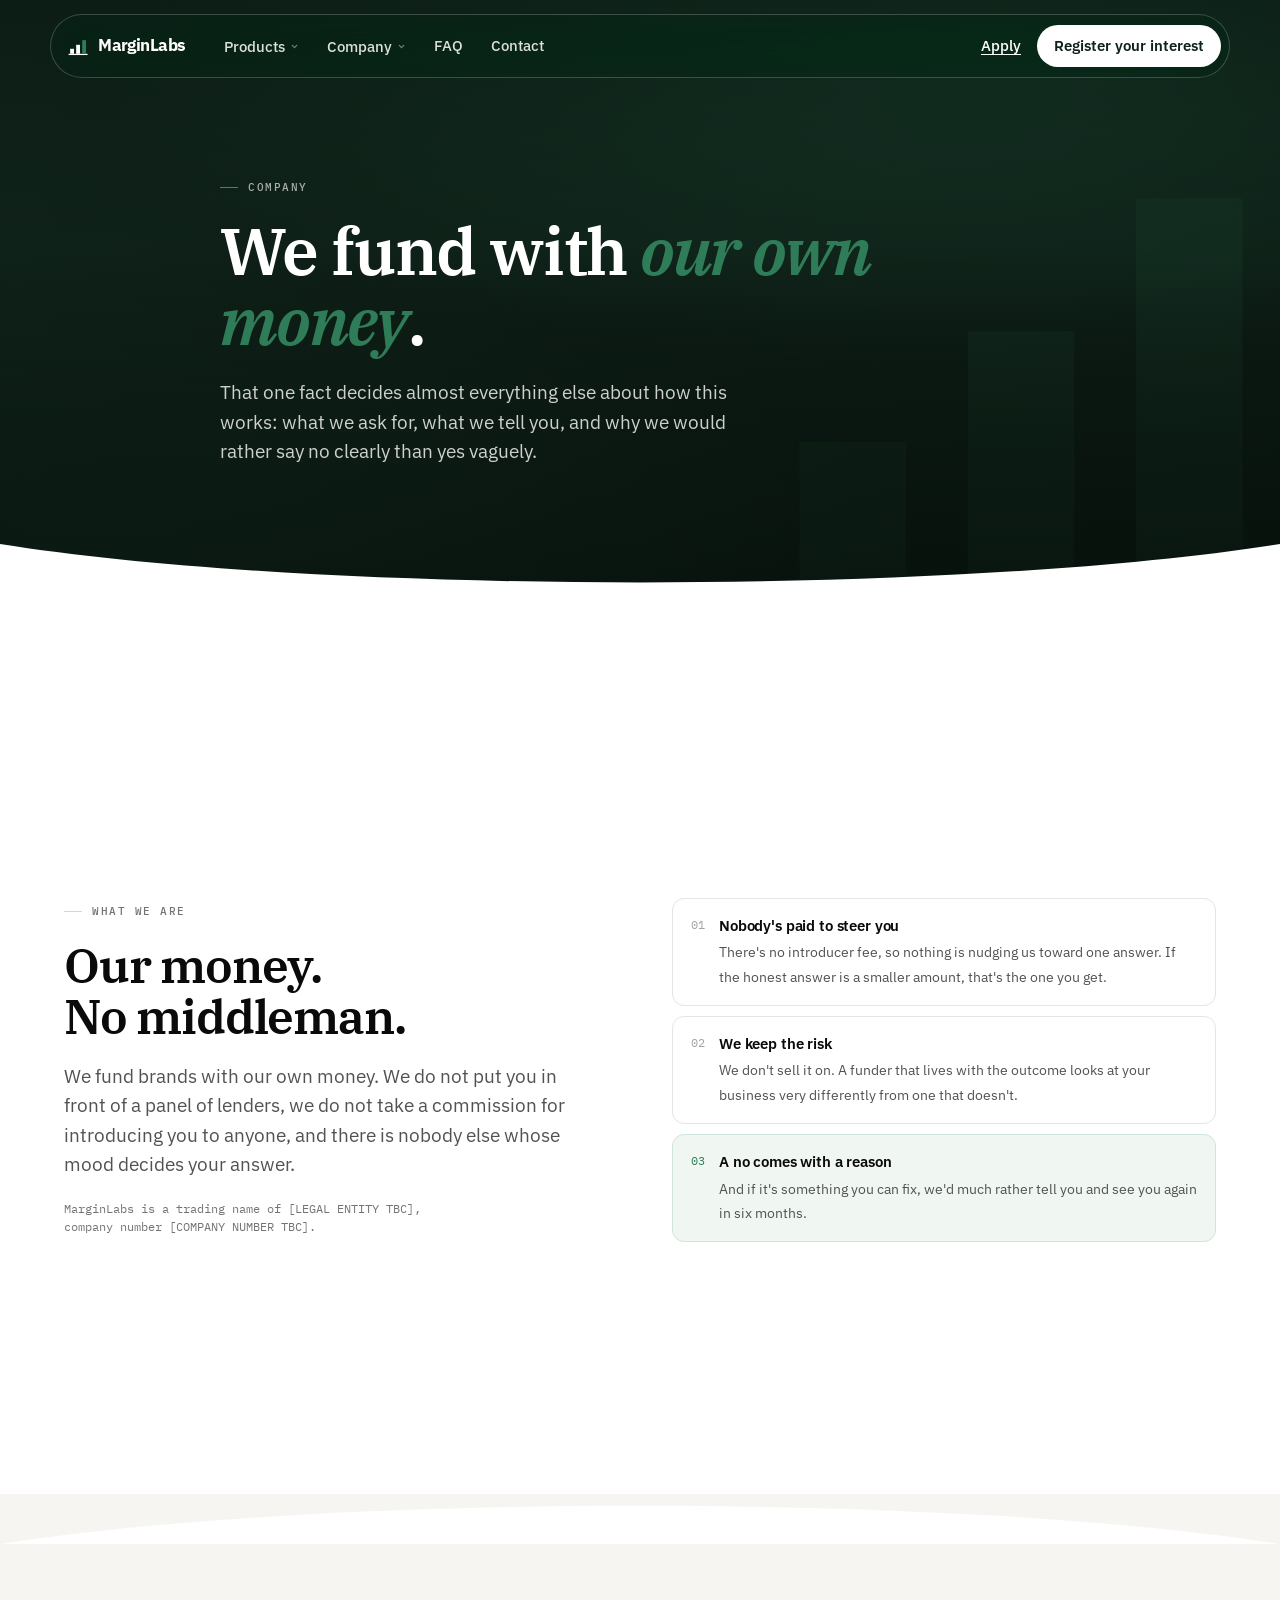
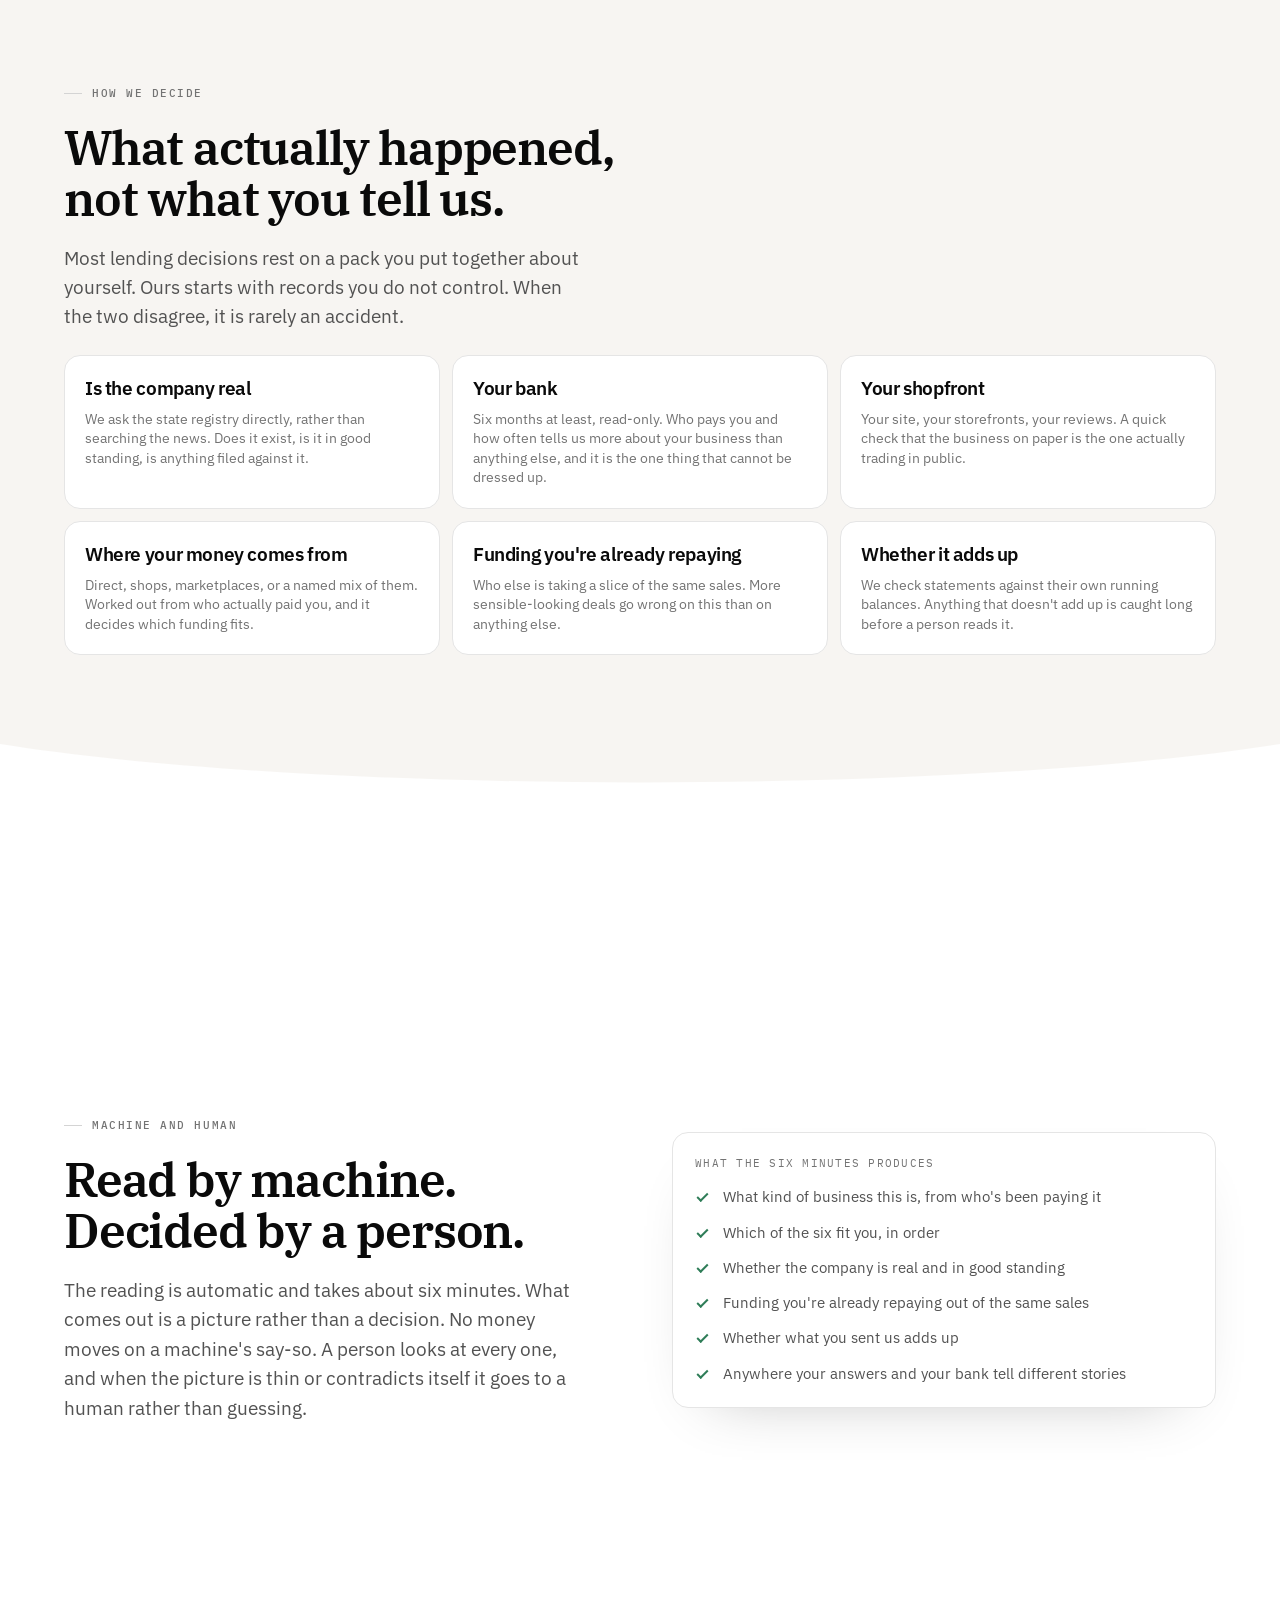
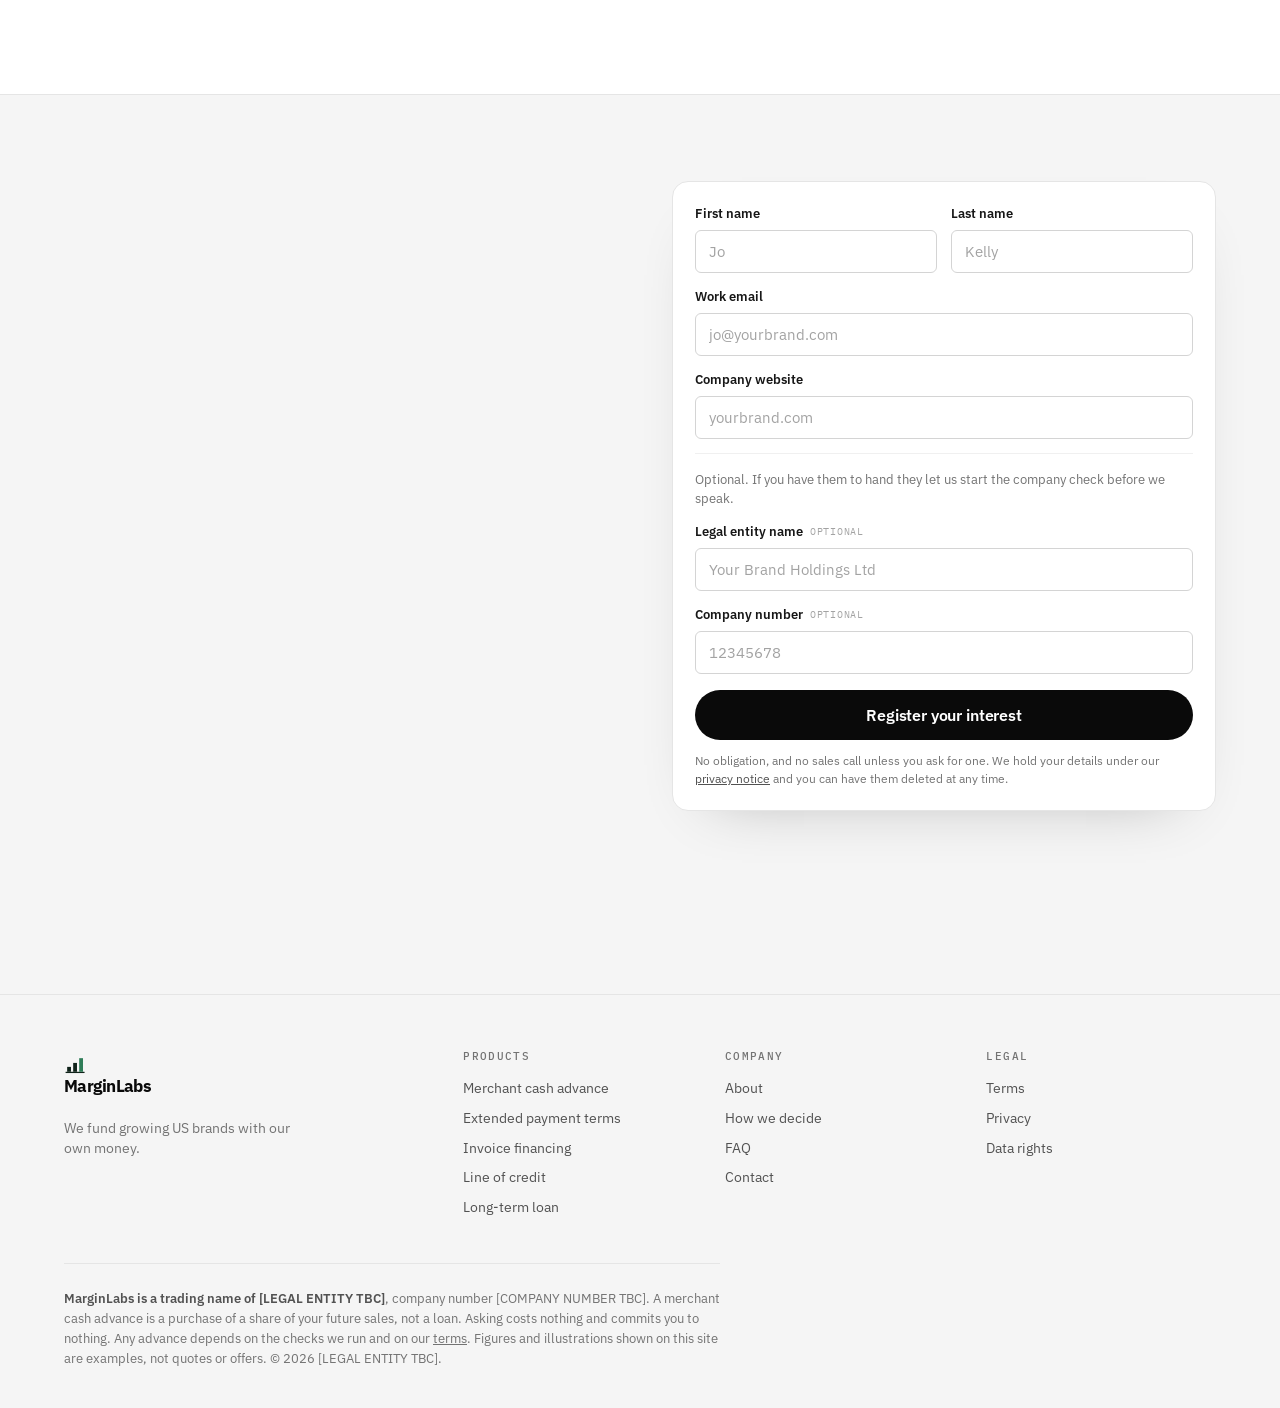
==== company/index.html @ ff25c4fe "Replace the site: principal funder, US market, five products The old page sold a "Read" and pointed " ====
<!doctype html>
<html lang="en">
<head>
<meta charset="utf-8" />
<meta name="viewport" content="width=device-width, initial-scale=1" />
<title>Company · MarginLabs</title>
<meta name="description" content="We fund growing US brands with our own money. No broker, no panel of lenders, and nobody paid to steer you." />
<meta property="og:title" content="Company · MarginLabs" />
<meta property="og:description" content="We fund growing US brands with our own money. No broker, no panel of lenders, and nobody paid to steer you." />
<meta property="og:type" content="website" />
<meta property="og:url" content="https://getmarginlabs.com" />
<meta name="twitter:card" content="summary_large_image" />
<meta name="twitter:title" content="Company · MarginLabs" />
<meta name="twitter:description" content="We fund growing US brands with our own money. No broker, no panel of lenders, and nobody paid to steer you." />
<link rel="icon" href="../marginlabs-favicon.svg" type="image/svg+xml" />
<link rel="preconnect" href="https://fonts.googleapis.com" />
<link rel="preconnect" href="https://fonts.gstatic.com" crossorigin />
<link href="https://fonts.googleapis.com/css2?family=IBM+Plex+Mono:wght@400;500&family=IBM+Plex+Sans:wght@400;500;600;700&family=IBM+Plex+Serif:ital,wght@0,500;0,600;1,500&display=swap" rel="stylesheet" />
<link rel="stylesheet" href="../site.css" />
</head>
<body>
<div class="progress" id="progress" aria-hidden="true"></div>
<a class="skip" href="#main">Skip to content</a>

<nav class="nav" id="nav" aria-label="Primary">
  <a class="brand" href="../" aria-label="MarginLabs home"><svg viewBox="0 0 280 240" aria-hidden="true"><line class="mk-ink" x1="20" y1="220" x2="260" y2="220" stroke="#10231A" stroke-width="16"/><rect class="mk-ink" x="40" y="150" width="48" height="62" fill="#10231A"/><rect class="mk-ink" x="116" y="100" width="48" height="112" fill="#10231A"/><rect x="192" y="40" width="48" height="172" fill="#2F7D58"/></svg><span>MarginLabs</span></a>
  <div class="navlinks" id="navlinks">
    <div class="glide" id="glide" aria-hidden="true"></div>
    <div data-menu style="position:relative">
      <button class="navlink" aria-expanded="false">Products
        <svg class="caret" viewBox="0 0 12 12" fill="none" aria-hidden="true"><path d="M3 4.5 6 7.5 9 4.5" stroke="currentColor" stroke-width="1.6" stroke-linecap="round" stroke-linejoin="round"/></svg>
      </button>
      <div class="panel" role="menu">
        <a class="panelitem" href="../products/merchant-cash-advance" role="menuitem"><b>Merchant cash advance</b><em>Money now, paid back from your sales</em></a>
<a class="panelitem" href="../products/extended-payment-terms" role="menuitem"><b>Extended payment terms</b><em>Pay suppliers now, settle with us later</em></a>
<a class="panelitem" href="../products/invoice-financing" role="menuitem"><b>Invoice financing</b><em>Get paid now, and nobody is told</em></a>
<a class="panelitem" href="../products/line-of-credit" role="menuitem"><b>Line of credit</b><em>Dip into it when timing goes against you</em></a>
<a class="panelitem" href="../products/long-term-loan" role="menuitem"><b>Long-term loan</b><em>Fixed amount, fixed term, fixed repayments</em></a>
        <a class="panelitem" href="../products" role="menuitem" style="border-top:1px solid var(--line-soft);margin-top:6px;padding-top:12px"><b>Compare all six &rarr;</b></a>
      </div>
    </div>
    <div data-menu style="position:relative">
      <button class="navlink" aria-expanded="false">Company
        <svg class="caret" viewBox="0 0 12 12" fill="none" aria-hidden="true"><path d="M3 4.5 6 7.5 9 4.5" stroke="currentColor" stroke-width="1.6" stroke-linecap="round" stroke-linejoin="round"/></svg>
      </button>
      <div class="panel" role="menu">
        <a class="panelitem" href="../company" role="menuitem"><b>About MarginLabs</b><em>Who we are and why we fund with our own money</em></a>
        <a class="panelitem" href="../company#decide" role="menuitem"><b>How we decide</b><em>What we look at, and what it tells us</em></a>
        <a class="panelitem" href="../#who" role="menuitem"><b>Who we fund</b><em>The five revenue shapes we work with</em></a>
        <a class="panelitem" href="../terms.html" role="menuitem"><b>Terms</b><em>The agreement, in readable English</em></a>
        <a class="panelitem" href="../privacy.html" role="menuitem"><b>Privacy &amp; data</b><em>What we hold and how to remove it</em></a>
      </div>
    </div>
    <a class="navlink" href="../faq">FAQ</a>
    <a class="navlink" href="../contact">Contact</a>
  </div>
  <div class="navspacer"></div>
  <a class="nav-login" href="../triage/">Apply</a>
  <a class="navcta" href="../#register"><span class="cta-long">Register your interest</span><span class="cta-short">Register</span></a>
  <button class="navlink navtoggle" id="navtoggle" aria-expanded="false" aria-label="Menu">Menu</button>
</nav>
<main id="main">

<section class="sec sec--hero photo" data-dark-hero style="min-height:66svh">
  <div class="motif" aria-hidden="true"><svg viewBox="0 0 280 240"><line x1="20" y1="220" x2="260" y2="220" stroke="#2F7D58" stroke-width="10"/><rect x="40" y="150" width="48" height="62" fill="#2F7D58"/><rect x="116" y="100" width="48" height="112" fill="#2F7D58"/><rect x="192" y="40" width="48" height="172" fill="#2F7D58"/></svg></div>
  <svg class="curve curve--bottom" viewBox="0 0 1440 64" preserveAspectRatio="none" aria-hidden="true"><path d="M0,0 C360,64 1080,64 1440,0 L1440,64 L0,64 Z" fill="var(--surface)"/></svg>
  <div class="inner" style="max-width:840px">
    <div class="eyebrow rev">Company</div>
    <h1 class="rev" style="--i:1">We fund with <em>our own money</em>.</h1>
    <p class="lede rev" style="--i:2;margin-top:22px">
      That one fact decides almost everything else about how this works: what we ask for, what we
      tell you, and why we would rather say no clearly than yes vaguely.
    </p>
  </div>
</section>

<section class="sec sec--tall">
  <div class="inner split">
    <div>
      <div class="eyebrow rev">What we are</div>
      <h2 class="rev" style="--i:1">Our money.<br />No middleman.</h2>
      <p class="lede rev" style="--i:2;margin-top:20px">
        We fund brands with our own money. We do not put you in front of a panel of lenders, we do
        not take a commission for introducing you to anyone, and there is nobody else whose mood
        decides your answer.
      </p>
      <p class="note rev" style="--i:3;margin-top:20px">
        MarginLabs is a trading name of [LEGAL ENTITY TBC],<br />
        company number [COMPANY NUMBER TBC].
      </p>
    </div>
    <div class="contrast">
      <div class="row rev" style="--i:3"><div class="mk">01</div><div><b>Nobody's paid to steer you</b><span>There's no introducer fee, so nothing is nudging us toward one answer. If the honest answer is a smaller amount, that's the one you get.</span></div></div>
      <div class="row rev" style="--i:4"><div class="mk">02</div><div><b>We keep the risk</b><span>We don't sell it on. A funder that lives with the outcome looks at your business very differently from one that doesn't.</span></div></div>
      <div class="row rev" data-us style="--i:5"><div class="mk">03</div><div><b>A no comes with a reason</b><span>And if it's something you can fix, we'd much rather tell you and see you again in six months.</span></div></div>
    </div>
  </div>
</section>

<section class="sec sec--warm sec--tall" id="decide">
  <svg class="curve curve--top" viewBox="0 0 1440 64" preserveAspectRatio="none" aria-hidden="true"><path d="M0,64 C360,0 1080,0 1440,64 L1440,64 L0,64 Z" fill="var(--surface)"/></svg>
  <div class="inner">
    <div class="eyebrow rev">How we decide</div>
    <h2 class="rev" style="--i:1">What actually happened,<br />not what you tell us.</h2>
    <p class="lede rev" style="--i:2;margin-top:20px">
      Most lending decisions rest on a pack you put together about yourself. Ours starts with
      records you do not control. When the two disagree, it is rarely an accident.
    </p>
    <div class="g3 mt-lg">
      <div class="tile rev" style="--i:3"><h3>Is the company real</h3><p>We ask the state registry directly, rather than searching the news. Does it exist, is it in good standing, is anything filed against it.</p></div>
      <div class="tile rev" style="--i:4"><h3>Your bank</h3><p>Six months at least, read-only. Who pays you and how often tells us more about your business than anything else, and it is the one thing that cannot be dressed up.</p></div>
      <div class="tile rev" style="--i:5"><h3>Your shopfront</h3><p>Your site, your storefronts, your reviews. A quick check that the business on paper is the one actually trading in public.</p></div>
      <div class="tile rev" style="--i:6"><h3>Where your money comes from</h3><p>Direct, shops, marketplaces, or a named mix of them. Worked out from who actually paid you, and it decides which funding fits.</p></div>
      <div class="tile rev" style="--i:7"><h3>Funding you're already repaying</h3><p>Who else is taking a slice of the same sales. More sensible-looking deals go wrong on this than on anything else.</p></div>
      <div class="tile rev" style="--i:8"><h3>Whether it adds up</h3><p>We check statements against their own running balances. Anything that doesn't add up is caught long before a person reads it.</p></div>
    </div>
  </div>
  <svg class="curve curve--bottom" viewBox="0 0 1440 64" preserveAspectRatio="none" aria-hidden="true"><path d="M0,0 C360,64 1080,64 1440,0 L1440,64 L0,64 Z" fill="var(--surface)"/></svg>
</section>

<section class="sec sec--tall">
  <div class="inner split">
    <div>
      <div class="eyebrow rev">Machine and human</div>
      <h2 class="rev" style="--i:1">Read by machine.<br />Decided by a person.</h2>
      <p class="lede rev" style="--i:2;margin-top:20px">
        The reading is automatic and takes about six minutes. What comes out is a picture rather
        than a decision. No money moves on a machine's say-so. A person looks at every one, and
        when the picture is thin or contradicts itself it goes to a human rather than guessing.
      </p>
    </div>
    <div class="card rev" style="--i:3">
      <div class="cap" style="margin-bottom:14px">What the six minutes produces</div>
      <ul class="ticks" style="margin:0">
        <li>What kind of business this is, from who's been paying it</li>
        <li>Which of the six fit you, in order</li>
        <li>Whether the company is real and in good standing</li>
        <li>Funding you're already repaying out of the same sales</li>
        <li>Whether what you sent us adds up</li>
        <li>Anywhere your answers and your bank tell different stories</li>
      </ul>
    </div>
  </div>
</section>


<section class="sec sec--sunk sec--edge" id="register">
  <div class="inner formwrap">
    <div>
      <div class="eyebrow rev">Register your interest</div>
      <h2 class="rev" style="--i:1">Want to be early?</h2>
      <p class="lede rev" style="--i:2;margin-top:20px">We are opening up to a first group of US brands.</p>
      <p class="note rev" style="--i:3;margin-top:24px">
        Just give us your website. We will find your company details ourselves, which is a fair
        summary of what we do all day.
      </p>
      <div class="rev" style="--i:4;margin-top:26px">
        <a class="btn btn--quiet" href="../triage/" style="padding-left:0">Already trading and ready to fund? Apply now <span class="arrow">&rarr;</span></a>
      </div>
    </div>
    
      <div class="card rev" style="--i:3">
        <div class="formmsg" id="formmsg" role="status" aria-live="polite"></div>
        <form id="wl" data-source="company" novalidate>
          <div class="grid2">
            <div class="field"><label for="fn">First name</label>
              <input id="fn" name="first_name" type="text" autocomplete="given-name" required placeholder="Jo" /></div>
            <div class="field"><label for="ln">Last name</label>
              <input id="ln" name="last_name" type="text" autocomplete="family-name" required placeholder="Kelly" /></div>
          </div>
          <div class="field"><label for="em">Work email</label>
            <input id="em" name="email" type="email" autocomplete="email" required placeholder="jo@yourbrand.com" /></div>
          <div class="field"><label for="ws">Company website</label>
            <input id="ws" name="website" type="text" autocomplete="url" required placeholder="yourbrand.com" /></div>
          <div class="optwrap">
            <p>Optional. If you have them to hand they let us start the company check before we speak.</p>
            <div class="field"><label for="legal">Legal entity name <em>optional</em></label>
              <input id="legal" name="legal_name" type="text" autocomplete="organization" placeholder="Your Brand Holdings Ltd" /></div>
            <div class="field" style="margin-bottom:0"><label for="cno">Company number <em>optional</em></label>
              <input id="cno" name="company_number" type="text" placeholder="12345678" /></div>
          </div>
          <div aria-hidden="true" style="position:absolute;left:-9999px">
            <label for="hp">Do not fill this in</label>
            <input id="hp" name="fax" type="text" tabindex="-1" autocomplete="off" />
          </div>
          <button class="btn btn--primary" type="submit" id="submit" style="width:100%">Register your interest</button>
          <p class="formfoot">No obligation, and no sales call unless you ask for one. We hold your
            details under our <a href="../privacy.html">privacy notice</a> and you can have them deleted at any time.</p>
        </form>
      </div>
  </div>
</section>

</main>

<footer class="foot">
  <div class="inner">
    <div class="footgrid">
      <div>
        <a class="brand" href="../" style="margin-bottom:14px"><svg viewBox="0 0 280 240" aria-hidden="true"><line class="mk-ink" x1="20" y1="220" x2="260" y2="220" stroke="#10231A" stroke-width="16"/><rect class="mk-ink" x="40" y="150" width="48" height="62" fill="#10231A"/><rect class="mk-ink" x="116" y="100" width="48" height="112" fill="#10231A"/><rect x="192" y="40" width="48" height="172" fill="#2F7D58"/></svg><span>MarginLabs</span></a>
        <p style="font-size:13.5px;max-width:30ch;color:var(--muted)">We fund growing US brands with our own money.</p>
      </div>
      <div><h2>Products</h2><a href="../products/merchant-cash-advance">Merchant cash advance</a>
<a href="../products/extended-payment-terms">Extended payment terms</a>
<a href="../products/invoice-financing">Invoice financing</a>
<a href="../products/line-of-credit">Line of credit</a>
<a href="../products/long-term-loan">Long-term loan</a></div>
      <div><h2>Company</h2>
        <a href="../company">About</a>
        <a href="../company#decide">How we decide</a>
        <a href="../faq">FAQ</a>
        <a href="../contact">Contact</a>
      </div>
      <div><h2>Legal</h2>
        <a href="../terms.html">Terms</a>
        <a href="../privacy.html">Privacy</a>
        <a href="../data-rights.html">Data rights</a>
      </div>
    </div>
    <div class="footlegal">
      <b>MarginLabs is a trading name of [LEGAL ENTITY TBC]</b>, company number
      [COMPANY NUMBER TBC]. A merchant cash advance is a purchase of a share of your future
      sales, not a loan. Asking costs nothing and commits you to nothing.
      Any advance depends on the checks we run and on our <a href="../terms.html">terms</a>.
      Figures and illustrations shown on this site are examples, not quotes or offers.
      &copy; <span id="yr">2026</span> [LEGAL ENTITY TBC].
    </div>
  </div>
</footer>
<script src="../site.js"></script>
</body>
</html>
---- site.css ----
/* =====================================================================
   MarginLabs — shared stylesheet for the v2 site.
   Mirrors brand/tokens.css. Every page links this one file.

   Type system: the whole IBM Plex superfamily, so the display serif is a
   sibling of the sans and mono rather than a guest.
     Serif  — display headlines only
     Sans   — body, UI, buttons
     Mono   — labels, data, eyebrows, chips

   Colour: ink & paper. Green (#2F7D58) is a SIGNAL — the leading bar, a
   confirmed state, the mark. It never fills a section. That restraint is
   what keeps us off the same shelf as the cream-and-forest-green funders.
   ===================================================================== */

:root{
  --surface:#FFFFFF; --sunk:#F5F5F5; --alt:#FAFAFA;
  --warm:#F7F5F2;                       /* warm band — used sparingly */
  --ink:#0A0A0A; --ink-soft:#171717; --body:#525252; --muted:#737373; --faint:#A3A3A3;
  --line:#E5E5E5; --line-soft:#F0F0F0; --line-strong:#D4D4D4;
  --signal:#2F7D58; --signal-deep:#10231A; --signal-soft:#F0F7F3; --signal-line:#CFE5DA;
  --bad:#B14431; --warn:#B45309;

  --serif:'IBM Plex Serif',Georgia,'Times New Roman',serif;
  --sans:'IBM Plex Sans',-apple-system,BlinkMacSystemFont,'Helvetica Neue',sans-serif;
  --mono:'IBM Plex Mono',ui-monospace,Menlo,monospace;

  --r:12px; --r-sm:6px; --r-lg:16px; --r-xl:24px; --pill:999px;
  --nav-h:64px;
  --gutter:clamp(20px,5vw,64px);
  --maxw:1180px;
  --ease:cubic-bezier(.4,.02,.15,1);
}

*,*::before,*::after{box-sizing:border-box}
html{-webkit-text-size-adjust:100%; scroll-behavior:smooth; scroll-padding-top:calc(var(--nav-h) + 20px)}
body{
  margin:0; background:var(--surface); color:var(--ink);
  font-family:var(--sans); font-size:16px; line-height:1.55;
  -webkit-font-smoothing:antialiased; overflow-x:hidden;
}
img,svg{max-width:100%}
a{color:inherit}
@media (prefers-reduced-motion:reduce){html{scroll-behavior:auto}}

/* =====================================================================
   SCROLL PROGRESS — a hairline that fills as you move down the page.
   ===================================================================== */
.progress{
  position:fixed; top:0; left:0; height:2px; width:100%;
  background:var(--signal); transform:scaleX(0); transform-origin:0 50%;
  z-index:120; will-change:transform;
}

/* =====================================================================
   SECTIONS — tall, not locked. The one-idea-at-a-time feeling comes from
   height and full-bleed grounds, not from mandatory scroll-snap (which
   traps keyboard users and breaks on short screens).
   ===================================================================== */
.sec{position:relative; padding:clamp(84px,11vh,132px) var(--gutter)}
.sec > .inner{width:100%; max-width:var(--maxw); margin:0 auto; position:relative; z-index:2}
.sec--tall{min-height:88vh; display:flex; flex-direction:column; justify-content:center}
.sec--hero{min-height:100svh; display:flex; flex-direction:column; justify-content:center}
.sec--sunk{background:var(--sunk)}
.sec--warm{background:var(--warm)}
.sec--ink{background:var(--signal-deep); color:#fff}
.sec--edge{border-top:1px solid var(--line)}

.sec--ink h1,.sec--ink h2,.sec--ink h3{color:#fff}
.sec--ink p,.sec--ink .lede{color:rgba(255,255,255,.76)}
.sec--ink .eyebrow{color:rgba(255,255,255,.62)}
.sec--ink .eyebrow::before{background:rgba(255,255,255,.34)}

/* --- curved divider: sections meet on an arc, not a straight rule ----- */
.curve{position:absolute; left:0; right:0; width:100%; height:clamp(30px,4vw,64px); display:block; z-index:1}
.curve--top{top:-1px}
.curve--bottom{bottom:-1px}

/* =====================================================================
   TYPE
   ===================================================================== */
h1,h2,h3,h4{margin:0; color:var(--ink)}
h1,h2{font-family:var(--serif); font-weight:600; letter-spacing:-0.025em; line-height:1.06}
h1{font-size:clamp(38px,5.2vw,66px)}
h2{font-size:clamp(29px,3.9vw,48px)}
h3{font-family:var(--sans); font-size:clamp(17px,1.5vw,20px); font-weight:600; letter-spacing:-0.02em; line-height:1.28}
h1 em,h2 em{font-style:italic; color:var(--signal)}
p{margin:0; color:var(--body)}

.lede{font-size:clamp(16px,1.5vw,19px); line-height:1.55; max-width:48ch; color:var(--body)}
.eyebrow{
  font-family:var(--mono); font-size:11px; font-weight:500;
  letter-spacing:.14em; text-transform:uppercase; color:var(--muted);
  display:flex; align-items:center; gap:10px; margin-bottom:20px;
}
.eyebrow::before{content:""; width:18px; height:1px; background:var(--line-strong); flex:none}
.note{font-family:var(--mono); font-size:12px; color:var(--muted); line-height:1.55}
.cap{font-family:var(--mono); font-size:10.5px; letter-spacing:.12em; text-transform:uppercase; color:var(--muted)}

/* =====================================================================
   NAV — the pill. It morphs: wide and transparent over a dark hero,
   then contracts into a compact solid pill once you start scrolling.
   The glide is one element that slides behind whichever item you point
   at; that continuity is most of why a nav reads as considered.
   ===================================================================== */
.nav{
  position:fixed; top:14px; left:50%; transform:translateX(-50%);
  z-index:100; width:calc(100% - 28px); max-width:var(--maxw);
  display:flex; align-items:center; gap:16px;
  padding:8px 8px 8px 16px; height:var(--nav-h);
  background:rgba(255,255,255,.84);
  -webkit-backdrop-filter:saturate(180%) blur(14px);
  backdrop-filter:saturate(180%) blur(14px);
  border:1px solid var(--line); border-radius:var(--pill);
  box-shadow:0 1px 2px rgba(10,10,10,.03);
  transition:max-width .5s var(--ease), background .35s ease, border-color .35s ease,
             box-shadow .35s ease, color .35s ease;
}
/* over a dark hero, before any scroll */
.nav.is-over-dark{
  background:rgba(16,35,26,.42); border-color:rgba(255,255,255,.2);
  box-shadow:none; color:#fff;
}
.nav.is-over-dark .navlink{color:rgba(255,255,255,.86)}
.nav.is-over-dark .navlink:hover{color:#fff}
.nav.is-over-dark .brand span{color:#fff}
.nav.is-over-dark .brand .mk-ink{fill:#fff; stroke:#fff}
.nav.is-over-dark .glide{background:rgba(255,255,255,.16)}
.nav.is-over-dark .navcta{background:#fff; color:var(--signal-deep)}
.nav.is-over-dark .navtoggle{color:#fff}

/* contracted, once scrolled */
.nav.is-scrolled{
  max-width:940px;
  box-shadow:0 10px 30px -14px rgba(10,10,10,.2);
  border-color:var(--line-strong);
}
.nav.is-scrolled .nav-login{opacity:0; visibility:hidden; width:0; padding:0; margin:0}

.brand{display:flex; align-items:center; gap:9px; text-decoration:none; flex:none; padding-right:4px}
.brand svg{display:block; height:19px; width:auto}
.brand span{font-weight:700; font-size:16.5px; letter-spacing:-0.035em; color:var(--ink); transition:color .35s ease}

.navlinks{position:relative; display:flex; align-items:center; gap:2px; margin-left:6px}
.glide{
  position:absolute; top:0; height:100%; border-radius:var(--pill);
  background:var(--sunk); opacity:0; pointer-events:none;
  transition:left .34s var(--ease), width .34s var(--ease), opacity .22s ease;
}
.navlink{
  position:relative; z-index:1; display:flex; align-items:center; gap:5px;
  padding:9px 13px; border-radius:var(--pill);
  font-size:14.5px; font-weight:500; color:var(--body);
  text-decoration:none; white-space:nowrap; background:none; border:0;
  font-family:inherit; cursor:pointer; transition:color .2s ease, opacity .3s ease;
}
.navlink:hover,.navlink[aria-expanded="true"]{color:var(--ink)}
.navlink .caret{width:9px; height:9px; opacity:.5; transition:transform .28s ease}
.navlink[aria-expanded="true"] .caret{transform:rotate(180deg)}
.navspacer{flex:1}
.nav-login{
  font-size:14.5px; font-weight:500; text-decoration:underline;
  text-underline-offset:3px; white-space:nowrap; flex:none;
  transition:opacity .35s ease, visibility .35s ease, width .35s ease;
}
.navcta{
  display:inline-flex; align-items:center; gap:7px;
  padding:10px 17px; border-radius:var(--pill);
  background:var(--ink); color:#fff; font-size:14.5px; font-weight:600;
  text-decoration:none; white-space:nowrap; flex:none;
  transition:background .2s ease, transform .2s ease, color .35s ease;
}
.navcta:hover{background:var(--signal-deep); transform:translateY(-1px)}
.navtoggle{display:none}
.cta-short{display:none}

.panel{
  position:absolute; top:calc(100% + 10px); left:0;
  min-width:308px; padding:8px;
  background:var(--surface); border:1px solid var(--line);
  border-radius:var(--r-lg); box-shadow:0 18px 44px -18px rgba(10,10,10,.24);
  opacity:0; visibility:hidden; transform:translateY(-6px); color:var(--ink);
  transition:opacity .2s ease, transform .24s var(--ease), visibility .2s;
}
.panel.open{opacity:1; visibility:visible; transform:translateY(0)}
.panelitem{display:block; padding:10px 12px; border-radius:var(--r-sm); text-decoration:none; transition:background .16s ease}
.panelitem:hover{background:var(--sunk)}
.panelitem b{display:block; font-size:14.5px; font-weight:600; color:var(--ink); letter-spacing:-0.01em}
.panelitem em{display:block; font-style:normal; font-size:12.5px; color:var(--muted); margin-top:2px; line-height:1.4}

@media (max-width:960px){
  .navtoggle{display:flex}
  .nav-login{display:none}
  .navlinks{
    position:absolute; top:calc(100% + 10px); left:0; right:0;
    flex-direction:column; align-items:stretch; gap:2px; margin:0; padding:8px;
    background:var(--surface); border:1px solid var(--line); border-radius:var(--r-lg);
    box-shadow:0 18px 44px -18px rgba(10,10,10,.24); color:var(--ink);
    opacity:0; visibility:hidden; transform:translateY(-6px);
    transition:opacity .2s ease, transform .24s var(--ease), visibility .2s;
  }
  .navlinks.mobile-open{opacity:1; visibility:visible; transform:translateY(0)}
  .navlinks > div{position:static !important}
  .nav.is-over-dark .navlinks .navlink{color:var(--body)}
  .navlink{justify-content:space-between; padding:12px 13px; font-size:15px}
  .glide{display:none}
  .panel{position:static; opacity:1; visibility:visible; transform:none; border:0;
         box-shadow:none; padding:0 0 6px 12px; min-width:0; max-height:0;
         overflow:hidden; transition:max-height .3s ease}
  .panel.open{max-height:560px}
  .panelitem em{display:none}
  .nav.is-scrolled{max-width:calc(100% - 28px)}
}
@media (max-width:560px){
  .cta-long{display:none}
  .cta-short{display:inline}
  .navcta{padding:9px 15px}
  .nav{padding-left:12px; padding-right:6px; gap:8px}
  .brand span{display:none}
}

/* =====================================================================
   BUTTONS + CHIPS
   ===================================================================== */
.btn{
  display:inline-flex; align-items:center; justify-content:center; gap:8px;
  padding:14px 24px; border-radius:var(--pill);
  font-size:15.5px; font-weight:600; text-decoration:none; cursor:pointer;
  border:1px solid transparent; font-family:inherit; letter-spacing:-0.01em;
  transition:background .2s ease, transform .2s ease, border-color .2s ease, color .2s ease;
}
.btn--primary{background:var(--ink); color:#fff}
.btn--primary:hover{background:var(--signal-deep); transform:translateY(-1px)}
.btn--ghost{background:none; color:var(--ink); border-color:var(--line-strong)}
.btn--ghost:hover{border-color:var(--ink); transform:translateY(-1px)}
.btn--onDark{background:none; color:#fff; border-color:rgba(255,255,255,.55)}
.btn--onDark:hover{background:#fff; color:var(--signal-deep); transform:translateY(-1px)}
.btn--light{background:#fff; color:var(--signal-deep)}
.btn--light:hover{transform:translateY(-1px)}
.btn--quiet{padding:14px 6px; background:none; color:var(--body); font-weight:500}
.btn--quiet:hover{color:var(--ink)}
.sec--ink .btn--quiet{color:rgba(255,255,255,.8)}
.sec--ink .btn--quiet:hover{color:#fff}
/* On a photo ground the default hover colour is --ink, which is near-black
   and disappears. Anything quiet sitting on a photograph stays light. */
.photo .btn--quiet{color:rgba(255,255,255,.84)}
.photo .btn--quiet:hover{color:#fff}
.arrow{transition:transform .24s ease; display:inline-block}
.btn:hover .arrow,a:hover > .arrow{transform:translateX(3px)}

/* mono outline chips — a recurring device for hard facts */
.chips{display:flex; flex-wrap:wrap; gap:9px}
.ochip{
  font-family:var(--mono); font-size:10.5px; letter-spacing:.11em; text-transform:uppercase;
  padding:7px 13px; border-radius:var(--pill); border:1px solid var(--line-strong);
  color:var(--muted); white-space:nowrap;
}
.sec--ink .ochip{border-color:rgba(255,255,255,.36); color:rgba(255,255,255,.82)}
.chip{
  font-family:var(--mono); font-size:9.5px; letter-spacing:.09em; text-transform:uppercase;
  padding:3px 8px; border-radius:var(--pill); white-space:nowrap; flex:none;
  border:1px solid var(--line); color:var(--muted); background:var(--alt);
}
.chip--live{color:var(--signal); border-color:var(--signal-line); background:var(--signal-soft)}
/* Coming soon. Warm amber from the brand tokens (--ml-warn), so it reads as
   "not yet" rather than "something is wrong", and never competes with the
   green, which means confirmed. */
.chip--soon{color:#8A5A0C; border-color:#EBD9BC; background:#FDF6EA}
.callout--soon{border-color:#EBD9BC; background:#FDF6EA; color:var(--ink-soft)}
.callout--soon b{color:#7A4E08}

/* =====================================================================
   REVEAL — one direction, once, with a small stagger.
   ===================================================================== */
.rev{
  opacity:0; transform:translateY(14px);
  transition:opacity .62s cubic-bezier(.2,.6,.2,1), transform .62s cubic-bezier(.2,.6,.2,1);
  transition-delay:calc(var(--i,0) * 70ms);
}
.rev.in{opacity:1; transform:none}
@media (prefers-reduced-motion:reduce){.rev{opacity:1; transform:none; transition:none}}

/* =====================================================================
   PHOTO SLOTS
   Set --img to a real photograph and it takes over. Until then each slot
   renders a generated ground built from the logo motif, so the page is
   never a grey box waiting for an asset.
     <div class="photo" style="--img:url(/v2/assets/hero.jpg)">
   ===================================================================== */
.photo{
  position:relative; overflow:hidden; background-color:var(--signal-deep);
  background-image:var(--img,none); background-size:cover; background-position:center;
  isolation:isolate;
}
.photo::before{
  content:""; position:absolute; inset:0; z-index:0;
  background:
    radial-gradient(120% 90% at 78% 8%,  rgba(47,125,88,.42), transparent 60%),
    radial-gradient(100% 80% at 10% 96%, rgba(47,125,88,.20), transparent 62%),
    linear-gradient(168deg, #163527 0%, #10231A 52%, #0B1912 100%);
  opacity:var(--fallback,1);
}
.photo[style*="--img"]::before{--fallback:0}
/* legibility scrim — always on, so text survives any photograph */
.photo::after{
  content:""; position:absolute; inset:0; z-index:1; pointer-events:none;
  background:linear-gradient(180deg, rgba(6,14,10,.62) 0%, rgba(6,14,10,.34) 42%, rgba(6,14,10,.72) 100%);
}
.photo > *{position:relative; z-index:2}

/* the logo motif, drawn large and faint as a ground */
.motif{position:absolute; inset:0; z-index:1; opacity:.16; pointer-events:none; overflow:hidden}
.motif svg{position:absolute; right:-4%; bottom:-8%; width:min(56%,620px); height:auto}

/* .photo > * sets position:relative on children, which was quietly winning
   over .curve (equal specificity, later rule). Curves must stay pinned. */
.photo > .curve{position:absolute; z-index:3}

/* Anything sitting on a photo ground gets light text. This used to be
   scoped to the landing page's .hero, which left every product hero
   rendering near-black on near-black. */
.photo h1,.photo h2,.photo h3,.photo h4{color:#fff}
.photo p,.photo .lede{color:rgba(255,255,255,.8)}
.photo .eyebrow{color:rgba(255,255,255,.64)}
.photo .eyebrow::before{background:rgba(255,255,255,.36)}
.photo .note{color:rgba(255,255,255,.6)}
.photo .cap{color:rgba(255,255,255,.62)}
.photo .ochip{border-color:rgba(255,255,255,.36); color:rgba(255,255,255,.86)}
.photo a{color:#fff}
/* ...except buttons, which carry their own colour pair. Without this the
   white CTA renders white-on-white on every photo hero. */
.photo .btn--light{color:var(--signal-deep)}
.photo .btn--primary{color:#fff}
.photo .btn--onDark:hover{color:var(--signal-deep)}
/* ...but not inside a light card that happens to sit on the photo */
.photo .scope h1,.photo .scope h2,.photo .scope h3,.photo .scope p{color:var(--ink)}
.photo .scope .verdict{color:var(--body)}
.photo .scope .verdict b{color:var(--ink)}
.photo .scope .txn{color:var(--body)}
.photo .scope .scope-hd span,.photo .scope .lab{color:var(--muted)}
.photo .scope .pct,.photo .scope .who,.photo .scope .amt{color:var(--ink)}
.photo .glass b{color:#fff}

/* =====================================================================
   CARDS
   ===================================================================== */
.card{
  background:var(--surface); border:1px solid var(--line); border-radius:var(--r-lg);
  padding:clamp(20px,3vw,30px); box-shadow:0 24px 60px -40px rgba(10,10,10,.3);
}
.tile{
  display:flex; flex-direction:column; gap:9px; text-decoration:none;
  padding:20px; border:1px solid var(--line); border-radius:var(--r-lg); background:var(--surface);
  transition:border-color .24s ease, transform .24s ease, box-shadow .24s ease;
}
.tile:hover{border-color:var(--line-strong); transform:translateY(-3px); box-shadow:0 14px 34px -22px rgba(10,10,10,.26)}
.tile .top{display:flex; align-items:center; justify-content:space-between; gap:10px}
.tile p{font-size:13.5px; line-height:1.45; color:var(--muted)}
.tile .go{margin-top:auto; padding-top:12px; font-size:13px; font-weight:600; color:var(--ink); display:flex; align-items:center; gap:6px}

/* =====================================================================
   FOOTER
   ===================================================================== */
.foot{border-top:1px solid var(--line); background:var(--sunk); padding:56px var(--gutter) 40px}
.foot .inner{max-width:var(--maxw); margin:0 auto}
.footgrid{display:grid; grid-template-columns:1.6fr 1fr 1fr 1fr; gap:32px; margin-bottom:40px}
@media (max-width:820px){.footgrid{grid-template-columns:1fr 1fr; gap:28px}}
.footgrid h2{margin:0 0 12px; font-family:var(--mono); font-size:10.5px; letter-spacing:.13em; text-transform:uppercase; color:var(--muted); font-weight:500}
.footgrid a{display:block; font-size:14px; color:var(--body); text-decoration:none; padding:4px 0; transition:color .18s ease}
.footgrid a:hover{color:var(--ink)}
.footlegal{border-top:1px solid var(--line); padding-top:24px; font-size:12.5px; color:var(--muted); line-height:1.6; max-width:82ch}
.footlegal b{color:var(--body); font-weight:600}

.skip{position:absolute; left:-9999px; top:0; background:var(--ink); color:#fff; padding:12px 18px; border-radius:0 0 var(--r) 0; z-index:200}
.skip:focus{left:0}

/* =====================================================================
   SHARED LAYOUT HELPERS
   ===================================================================== */
.split{display:grid; grid-template-columns:1fr 1fr; gap:clamp(28px,5vw,72px); align-items:center}
@media (max-width:940px){.split{grid-template-columns:1fr; gap:36px}}
.g3{display:grid; grid-template-columns:repeat(3,1fr); gap:12px}
@media (max-width:940px){.g3{grid-template-columns:repeat(2,1fr)}}
@media (max-width:560px){.g3{grid-template-columns:1fr}}
.stack-sm > * + *{margin-top:12px}
.mt-lg{margin-top:clamp(32px,5vh,52px)}

/* =====================================================================
   HERO
   ===================================================================== */
.hero{max-width:min(100%,940px)}
.hero h1{max-width:15ch}
.hero h1{color:#fff}
.hero .lede{color:rgba(255,255,255,.8)}
.hero .eyebrow{color:rgba(255,255,255,.64)}
.hero .eyebrow::before{background:rgba(255,255,255,.36)}
.swap{display:inline-block; color:#8FD6B0}
.swap i{font-style:normal; display:inline-block; animation:swapin .5s cubic-bezier(.2,.7,.2,1) both}
@keyframes swapin{from{opacity:0; transform:translateY(.34em)} to{opacity:1; transform:none}}
@media (prefers-reduced-motion:reduce){.swap i{animation:none}}
.herocta{display:flex; align-items:center; gap:14px; flex-wrap:wrap; margin-top:34px}
.herofoot{
  margin-top:40px; padding-top:24px; border-top:1px solid rgba(255,255,255,.2);
  display:flex; gap:clamp(20px,4vw,52px); flex-wrap:wrap; align-items:baseline;
}
.herofoot .stat b{
  display:block; font-family:var(--serif); font-size:clamp(26px,3vw,36px); font-weight:600;
  color:#fff; letter-spacing:-0.025em; margin-bottom:2px; font-variant-numeric:tabular-nums;
}
/* the caption only — not the currency spans living inside the figure */
.herofoot .stat > span{font-family:var(--mono); font-size:11.5px; letter-spacing:.1em;
                       text-transform:uppercase; color:rgba(255,255,255,.6)}
.herofoot .stat b .cur{font:inherit; color:inherit; letter-spacing:inherit; text-transform:none}
/* the currency cycles; a fixed width stops the line jiggling as it swaps */
.cur{display:inline-block; min-width:.62em; text-align:left}
.heroline{font-size:clamp(15px,1.4vw,17.5px); line-height:1.45; color:rgba(255,255,255,.86);
          max-width:26ch; font-weight:500}

/* --- the scope: payments resolving into a revenue shape --- */
.scope{background:var(--surface); border:1px solid var(--line); border-radius:var(--r-lg); padding:20px; box-shadow:0 30px 70px -30px rgba(0,0,0,.55)}
.scope-hd{display:flex; align-items:center; justify-content:space-between; padding-bottom:12px; border-bottom:1px solid var(--line-soft); margin-bottom:14px}
.scope-hd span{font-family:var(--mono); font-size:10.5px; letter-spacing:.13em; text-transform:uppercase; color:var(--muted)}
.dot{width:6px; height:6px; border-radius:50%; background:var(--signal); display:inline-block; margin-right:7px; vertical-align:middle}
.feed{height:132px; overflow:hidden; position:relative; margin-bottom:6px}
.feed::after{content:""; position:absolute; inset:auto 0 0 0; height:34px; background:linear-gradient(transparent,var(--surface)); pointer-events:none}
.txn{display:grid; grid-template-columns:1fr auto auto; gap:12px; align-items:center; padding:7px 2px;
     border-bottom:1px dashed var(--line-soft); font-family:var(--mono); font-size:11.5px; color:var(--body);
     opacity:0; animation:feedin .5s ease both}
.txn .who{color:var(--ink); white-space:nowrap; overflow:hidden; text-overflow:ellipsis}
.txn .amt{color:var(--ink); font-variant-numeric:tabular-nums}
.txn .tag{font-size:9.5px; letter-spacing:.08em; text-transform:uppercase; padding:2px 7px; border-radius:var(--pill);
          border:1px solid var(--line); color:var(--muted); white-space:nowrap}
.txn .tag[data-t="d2c"]{color:var(--signal); border-color:var(--signal-line); background:var(--signal-soft)}
@keyframes feedin{from{opacity:0; transform:translateY(7px)} to{opacity:1; transform:none}}
.bars{display:grid; grid-template-columns:repeat(3,1fr); gap:12px; align-items:end; height:152px; padding-top:12px; border-top:1px solid var(--line)}
.bar{display:flex; flex-direction:column; height:100%; gap:6px}
.bar .track{flex:1; display:flex; align-items:flex-end; min-height:0}
.bar .fill{width:100%; border-radius:3px 3px 0 0; background:var(--signal-deep); height:0;
           transition:height 1.1s cubic-bezier(.2,.7,.2,1); transition-delay:calc(var(--d) * 1ms)}
.bar[data-lead] .fill{background:var(--signal)}
.bar .lab{font-family:var(--mono); font-size:10px; letter-spacing:.07em; text-transform:uppercase; color:var(--muted); text-align:center}
.bar .pct{font-size:14px; font-weight:600; color:var(--ink); text-align:center; letter-spacing:-0.02em}
.scope.on .bar .fill{height:var(--h)}
@media (prefers-reduced-motion:reduce){.bar .fill{transition:none; height:var(--h)}}
.verdict{margin-top:16px; padding:12px 14px; border-radius:var(--r); background:var(--sunk); border:1px solid var(--line);
         font-size:13.5px; color:var(--body); line-height:1.45}
.verdict b{color:var(--ink); font-weight:600}

/* =====================================================================
   DOORS
   ===================================================================== */
.doors{display:grid; grid-template-columns:repeat(4,1fr); gap:12px; margin-top:44px}
@media (max-width:940px){.doors{grid-template-columns:repeat(2,1fr)}}
@media (max-width:520px){.doors{grid-template-columns:1fr}}
.door{padding:20px 18px 18px; border:1px solid var(--line); border-radius:var(--r-lg); background:var(--surface);
      display:flex; flex-direction:column; gap:9px;
      transition:border-color .24s ease, transform .24s ease, box-shadow .24s ease}
.door:hover{border-color:var(--line-strong); transform:translateY(-3px); box-shadow:0 14px 34px -22px rgba(10,10,10,.26)}
.glyph{display:flex; align-items:flex-end; gap:3px; height:26px; margin-bottom:3px}
.glyph i{width:6px; background:var(--line-strong); border-radius:2px 2px 0 0; display:block}
.glyph i.hi{background:var(--signal)}
.door h3{font-size:15.5px}
.door p{font-size:13px; line-height:1.45; color:var(--muted)}
.door .fit{margin-top:auto; padding-top:11px; border-top:1px solid var(--line-soft);
           font-family:var(--mono); font-size:10.5px; letter-spacing:.06em; text-transform:uppercase; color:var(--signal)}

/* =====================================================================
   STEP SEQUENCE — image card with a glass overlay, plus a dot rail
   ===================================================================== */
.seq{display:grid; grid-template-columns:1fr 1fr; gap:clamp(28px,4vw,56px); align-items:center; margin-top:clamp(36px,5vh,56px)}
@media (max-width:900px){.seq{grid-template-columns:1fr; gap:28px}}
.seqmedia{position:relative; border-radius:var(--r-xl); aspect-ratio:1/1; max-height:440px; overflow:hidden}
@media (max-width:900px){.seqmedia{aspect-ratio:4/3; max-height:none}}
.pane{position:absolute; inset:0; display:flex; align-items:flex-end; padding:22px;
      opacity:0; transform:translateY(10px); transition:opacity .5s ease, transform .5s var(--ease); pointer-events:none}
.pane[data-on]{opacity:1; transform:none}
.glass{
  width:100%; padding:18px; border-radius:var(--r-lg);
  background:rgba(12,28,20,.52); border:1px solid rgba(255,255,255,.22);
  -webkit-backdrop-filter:blur(12px); backdrop-filter:blur(12px); color:#fff;
}
.glass .cap{color:rgba(255,255,255,.66); display:block; margin-bottom:8px}
.glass b{display:block; font-family:var(--serif); font-size:clamp(19px,2.1vw,25px); font-weight:600; letter-spacing:-0.02em; margin-bottom:14px}
.qchips{display:flex; flex-wrap:wrap; gap:7px; margin-bottom:14px}
.qchips span{font-size:12px; padding:5px 11px; border-radius:var(--pill);
             background:rgba(255,255,255,.14); border:1px solid rgba(255,255,255,.2); color:#fff; white-space:nowrap}
.prog{height:3px; border-radius:2px; background:rgba(255,255,255,.2); overflow:hidden}
.prog i{display:block; height:100%; background:#8FD6B0; transition:width .6s var(--ease)}

.seqrail{display:flex; flex-direction:column; gap:2px}
.step{display:flex; gap:16px; align-items:flex-start; text-align:left; background:none; border:0;
      font-family:inherit; cursor:pointer; padding:14px 8px 18px 0; position:relative; color:inherit}
.step .dot{width:13px; height:13px; border-radius:50%; border:2px solid var(--line-strong);
           background:var(--warm); flex:none; margin-top:5px; position:relative; z-index:2; transition:border-color .3s ease, background .3s ease}
.step[data-on] .dot{border-color:var(--signal); background:var(--signal); box-shadow:0 0 0 4px var(--signal-soft)}
.step:not(:last-of-type)::before{content:""; position:absolute; left:6px; top:22px; bottom:-4px; width:1px; background:var(--line-strong); z-index:1}
.steptxt{display:block}
.steptxt b{display:block; font-family:var(--serif); font-size:clamp(19px,2vw,24px); font-weight:600;
           letter-spacing:-0.02em; margin:4px 0 6px; color:var(--faint); transition:color .3s ease}
.steptxt em{display:block; font-style:normal; font-size:14.5px; line-height:1.5; color:var(--faint); transition:color .3s ease; max-width:44ch}
.step[data-on] .steptxt b{color:var(--ink)}
.step[data-on] .steptxt em{color:var(--body)}

/* =====================================================================
   CONTRAST ROWS
   ===================================================================== */
.contrast{display:grid; gap:10px}
.row{display:grid; grid-template-columns:auto 1fr; gap:14px; align-items:start;
     padding:16px 18px; border-radius:var(--r); border:1px solid var(--line); background:var(--surface)}
.row .mk{font-family:var(--mono); font-size:12px; color:var(--faint); padding-top:1px}
.row[data-us]{border-color:var(--signal-line); background:var(--signal-soft)}
.row[data-us] .mk{color:var(--signal)}
.row b{display:block; font-size:14.5px; font-weight:600; color:var(--ink); letter-spacing:-0.01em; margin-bottom:2px}
.row span{font-size:13.5px; color:var(--body); line-height:1.45}

/* =====================================================================
   PRODUCT ROWS / CARDS
   ===================================================================== */
.prows{display:grid; gap:12px}
.prow{display:grid; grid-template-columns:1fr auto; gap:20px; align-items:center; text-decoration:none;
      padding:24px 26px; border:1px solid var(--line); border-radius:var(--r-lg); background:var(--surface);
      transition:border-color .24s ease, transform .24s ease, box-shadow .24s ease}
.prow:hover{border-color:var(--line-strong); transform:translateY(-2px); box-shadow:0 16px 38px -24px rgba(10,10,10,.26)}
.prow .top{display:flex; align-items:center; gap:12px; flex-wrap:wrap; margin-bottom:8px}
.prow h3,.prow .prowh{font-family:var(--sans); font-weight:600; letter-spacing:-0.02em;
            line-height:1.28; font-size:clamp(17px,1.8vw,21px)}
.prow p{font-size:14.5px; line-height:1.5; max-width:62ch}
.prow .fits{display:flex; flex-wrap:wrap; gap:6px; margin-top:12px}
.prow .fits span{font-family:var(--mono); font-size:11px; letter-spacing:.07em; text-transform:uppercase;
                 color:var(--muted); border:1px solid var(--line); border-radius:var(--pill); padding:3px 9px}
.prow-go{font-size:20px; color:var(--faint)}
.prow:hover .prow-go{color:var(--signal)}
@media (max-width:620px){.prow{grid-template-columns:1fr} .prow-go{display:none}}

.fitcards{display:grid; gap:10px}
.fitcard{display:block; padding:16px 18px; border:1px solid var(--line); border-radius:var(--r); background:var(--surface); text-decoration:none;
         transition:border-color .2s ease, transform .2s ease}
.fitcard:hover{border-color:var(--line-strong); transform:translateY(-2px)}
.fitcard b{display:block; font-size:14.5px; font-weight:600; margin:6px 0 3px}
.fitcard em{display:block; font-style:normal; font-size:13px; color:var(--muted); line-height:1.45}

/* =====================================================================
   SMALL STEPS / TICKS / CALLOUTS
   ===================================================================== */
.steps-s{display:grid; grid-template-columns:repeat(3,1fr); gap:clamp(18px,3vw,36px)}
@media (max-width:860px){.steps-s{grid-template-columns:1fr; gap:22px}}
.step-s{display:grid; grid-template-columns:auto 1fr; gap:14px; align-items:start; padding-top:22px; border-top:2px solid var(--signal)}
.step-s .n{font-family:var(--mono); font-size:11px; letter-spacing:.12em; color:var(--signal)}
.step-s b{display:block; font-size:16px; font-weight:600; letter-spacing:-0.02em; margin-bottom:7px}
.step-s span{display:block; font-size:14px; line-height:1.55; color:var(--body)}

.ticks{list-style:none; margin:20px 0 0; padding:0; display:grid; gap:12px}
.ticks li{position:relative; padding-left:28px; font-size:15px; line-height:1.55; color:var(--body)}
.ticks li::before{content:""; position:absolute; left:2px; top:8px; width:11px; height:6px;
                  border-left:2px solid var(--signal); border-bottom:2px solid var(--signal); transform:rotate(-45deg)}

.callout{padding:18px 20px; border-radius:var(--r); border:1px solid var(--line-strong); background:var(--alt);
         font-size:14.5px; line-height:1.6; color:var(--body); margin-bottom:36px}
.callout b{color:var(--ink)}
.callout--warn{border-color:#EBD9BC; background:#FDF6EA}

/* =====================================================================
   FAQ
   ===================================================================== */
.faqs{display:grid; gap:0; border-top:1px solid var(--line)}
.faq{border-bottom:1px solid var(--line)}
.faq > summary{display:flex; align-items:center; justify-content:space-between; gap:20px; cursor:pointer;
               padding:22px 2px; list-style:none; font-size:clamp(16px,1.6vw,18.5px); font-weight:600;
               letter-spacing:-0.015em; color:var(--ink)}
.faq > summary::-webkit-details-marker{display:none}
.faq .pm{position:relative; width:14px; height:14px; flex:none}
.faq .pm::before,.faq .pm::after{content:""; position:absolute; background:var(--muted); transition:transform .28s var(--ease)}
.faq .pm::before{left:0; top:6px; width:14px; height:2px}
.faq .pm::after{left:6px; top:0; width:2px; height:14px}
.faq[open] .pm::after{transform:scaleY(0)}
.faq .ans{padding:0 2px 24px; max-width:72ch}
.faq .ans p{font-size:15px; line-height:1.65}
.faq .ans a{color:var(--signal)}

/* =====================================================================
   CONTACT
   ===================================================================== */
.contacts{display:grid; gap:2px; margin-top:26px}
.crow{display:grid; grid-template-columns:150px 1fr; gap:16px; align-items:baseline; padding:15px 0; border-bottom:1px solid var(--line)}
@media (max-width:560px){.crow{grid-template-columns:1fr; gap:4px}}
.crow a{color:var(--ink); font-weight:600; text-decoration:none; border-bottom:1px solid var(--line-strong)}
.crow a:hover{border-color:var(--ink)}
.crow b{font-weight:600; color:var(--ink); line-height:1.5}

/* =====================================================================
   FORM
   ===================================================================== */
.formwrap{display:grid; grid-template-columns:1fr 1fr; gap:clamp(28px,5vw,72px); align-items:start}
@media (max-width:940px){.formwrap{grid-template-columns:1fr; gap:34px}}
.grid2{display:grid; grid-template-columns:1fr 1fr; gap:14px}
@media (max-width:520px){.grid2{grid-template-columns:1fr}}
.field{display:flex; flex-direction:column; gap:6px; margin-bottom:14px}
.field label{font-size:13px; font-weight:600; color:var(--ink-soft); display:flex; align-items:center; gap:7px}
.field label em{font-style:normal; font-family:var(--mono); font-size:10px; letter-spacing:.07em;
                text-transform:uppercase; color:var(--faint); font-weight:400}
.field input{font-family:inherit; font-size:15px; color:var(--ink); padding:11px 13px;
             border:1px solid var(--line-strong); border-radius:var(--r-sm); background:var(--surface);
             transition:border-color .18s ease, box-shadow .18s ease}
.field input::placeholder{color:var(--faint)}
.field input:focus{outline:none; border-color:var(--ink); box-shadow:0 0 0 3px rgba(10,10,10,.07)}
.field input:user-invalid{border-color:var(--bad)}
.optwrap{margin:4px 0 16px; border-top:1px solid var(--line-soft); padding-top:16px}
.optwrap > p{font-size:12.5px; color:var(--muted); line-height:1.5; margin-bottom:14px}
.formfoot{font-size:12px; color:var(--muted); line-height:1.5; margin-top:12px}
.formfoot a{color:var(--body)}
.formmsg{display:none; padding:13px 15px; border-radius:var(--r); font-size:14px; line-height:1.45; margin-bottom:16px}
.formmsg[data-ok]{display:block; background:var(--signal-soft); border:1px solid var(--signal-line); color:#1F5C40}
.formmsg[data-err]{display:block; background:#F9E9E5; border:1px solid #EBC9C0; color:#8F3527}
button[disabled]{opacity:.55; cursor:progress}

/* =====================================================================
   STEP ILLUSTRATIONS
   Each pane is a column: the drawn scene on top, the glass caption below.
   Drawn in HTML/CSS so real label lengths wrap instead of clipping.
   ===================================================================== */
.pane{flex-direction:column; justify-content:flex-end; gap:16px}
.scene{flex:1; display:flex; align-items:center; justify-content:center; width:100%; min-height:0}
.sheet{
  width:100%; max-height:100%; overflow:hidden;
  background:rgba(255,255,255,.055); border:1px solid rgba(255,255,255,.16);
  border-radius:var(--r); padding:14px 16px;
  -webkit-backdrop-filter:blur(6px); backdrop-filter:blur(6px);
}
.sheethd{display:flex; align-items:center; gap:9px; padding-bottom:11px; margin-bottom:4px; border-bottom:1px solid rgba(255,255,255,.14)}
.sheetfoot{padding-top:11px; margin-top:4px; border-top:1px solid rgba(255,255,255,.14)}
.sheet .cap{color:rgba(255,255,255,.6)}

/* 1 · banded questions */
.q{padding:9px 0; border-bottom:1px solid rgba(255,255,255,.09)}
.q:last-of-type{border-bottom:0}
.qlab{display:block; font-family:var(--mono); font-size:10px; letter-spacing:.1em;
      text-transform:uppercase; color:rgba(255,255,255,.55); margin-bottom:7px}
.qopts{display:flex; flex-wrap:wrap; gap:6px}
.qopts span{
  font-size:12px; padding:5px 11px; border-radius:var(--pill);
  border:1px solid rgba(255,255,255,.2); color:rgba(255,255,255,.62); white-space:nowrap;
}
.qopts span[data-on]{background:var(--signal); border-color:var(--signal); color:#fff; font-weight:600}

/* 2 · the accounts, read-only */
.acct{display:grid; grid-template-columns:1fr auto auto; gap:12px; align-items:center;
      padding:10px 0; border-bottom:1px solid rgba(255,255,255,.09)}
.acct:last-of-type{border-bottom:0}
.an{font-size:13px; color:#fff; white-space:nowrap; overflow:hidden; text-overflow:ellipsis}
.am{font-family:var(--mono); font-size:11.5px; color:rgba(255,255,255,.58); letter-spacing:.04em}
.ap{font-family:var(--mono); font-size:10px; letter-spacing:.07em; text-transform:uppercase;
    color:#8FD6B0; border:1px solid rgba(143,214,176,.4); border-radius:var(--pill); padding:2px 8px; white-space:nowrap}
.lock{width:13px; height:13px; flex:none; border:1.5px solid #8FD6B0; border-radius:2px; position:relative}
.lock::before{content:""; position:absolute; left:50%; top:-6px; transform:translateX(-50%);
              width:9px; height:8px; border:1.5px solid #8FD6B0; border-bottom:0; border-radius:5px 5px 0 0}

/* 3 · the checks resolving */
.chk{display:grid; grid-template-columns:auto 1fr auto; gap:11px; align-items:center;
     padding:11px 0; border-bottom:1px solid rgba(255,255,255,.09)}
.chk:last-of-type{border-bottom:0}
.cn{font-size:13px; color:#fff; white-space:nowrap; overflow:hidden; text-overflow:ellipsis}
.cv{font-family:var(--mono); font-size:10.5px; color:rgba(255,255,255,.58); text-align:right}
.tick{width:15px; height:15px; flex:none; border-radius:50%; background:var(--signal); position:relative}
.tick::after{content:""; position:absolute; left:4px; top:4.5px; width:6px; height:3px;
             border-left:1.5px solid #fff; border-bottom:1.5px solid #fff; transform:rotate(-45deg)}
.pane[data-on] .chk{animation:chkin .45s ease both; animation-delay:calc(var(--k) * 130ms + 120ms)}
@keyframes chkin{from{opacity:0; transform:translateX(-6px)} to{opacity:1; transform:none}}
@media (prefers-reduced-motion:reduce){.pane[data-on] .chk{animation:none}}

@media (max-width:900px){
  .seqmedia{aspect-ratio:auto; min-height:420px}
  .cv{display:none}
}
@media (max-width:420px){
  .am{display:none}
  .acct{grid-template-columns:1fr auto}
}


/* =====================================================================
   WHAT WE COULDN'T SEE — the honest gap block
   ===================================================================== */
.gaps{display:grid; gap:2px}
.gap{padding:14px 0; border-bottom:1px solid var(--line)}
.gap:last-child{border-bottom:0}
.gap b{display:block; font-size:15.5px; font-weight:600; color:var(--ink); margin-bottom:3px}
.gap span{display:block; font-size:13.5px; line-height:1.5; color:var(--muted)}
.gap[data-ok] b{color:var(--signal)}


/* =====================================================================
   HERO SCENE
   A drawn ground rather than a photograph: pale sheets and parcels
   scattered on dark, in the brand's own palette. Sits behind the scrim
   so the headline is legible whatever the canvas paints.
   ===================================================================== */
.photo--scene .motif{display:none}

/* The closing frame bookends the hero. Its photograph is warm and bright, so
   it needs a heavier scrim than the dark hero does to keep white type legible. */
.photo--cta::after{
  background:linear-gradient(180deg,
    rgba(8,16,11,.74) 0%, rgba(8,16,11,.60) 45%, rgba(8,16,11,.80) 100%);
}
/* Left-biased scrim: heavy enough under the headline to guarantee contrast,
   light on the right so the drawn ground is actually visible. */
.photo--scene::after{
  background:linear-gradient(100deg,
    rgba(6,14,10,.86) 0%, rgba(6,14,10,.66) 34%,
    rgba(6,14,10,.22) 68%, rgba(6,14,10,.34) 100%);
}
@media (max-width:900px){
  .photo--scene::after{background:linear-gradient(180deg,
    rgba(6,14,10,.72) 0%, rgba(6,14,10,.5) 50%, rgba(6,14,10,.66) 100%)}
}

/* =====================================================================
   WHO WE WORK WITH
   ===================================================================== */
.bfgrid{display:grid; grid-template-columns:1.25fr .75fr; gap:clamp(32px,6vw,80px); align-items:center}
@media (max-width:900px){.bfgrid{grid-template-columns:1fr; gap:40px}}
.bfhead{font-size:clamp(30px,4.7vw,60px); line-height:1.04}
/* The longest audience is "marketplace sellers". Reserve two lines so the
   section can't jump under the typing on narrower screens. */
.typed{display:block; color:var(--signal); min-height:2.12em}
@media (min-width:1100px){.typed{min-height:1.1em}}
.typed i{font-style:normal}
/* the caret only exists while something is typing */
.typed i::after{
  content:""; display:inline-block; width:.07em; height:.82em; margin-left:.06em;
  background:var(--signal); vertical-align:-0.06em; animation:caret 1s steps(1,end) infinite;
}
@keyframes caret{0%,50%{opacity:1} 51%,100%{opacity:0}}
@media (prefers-reduced-motion:reduce){.typed i::after{display:none}}

.regions .cap{display:block; margin-bottom:18px}
.regions ul{list-style:none; margin:0; padding:0; display:grid; gap:0}
.regions li{padding:16px 0; border-top:1px solid var(--line)}
.regions li:last-child{border-bottom:1px solid var(--line)}
.regions b{display:block; font-size:clamp(17px,1.7vw,21px); font-weight:600; letter-spacing:-0.02em; color:var(--ink)}
.regions span{display:block; font-size:13px; color:var(--muted); margin-top:2px}

/* =====================================================================
   BRAND STRIP — placeholder wordmarks, set in the page's own faces
   ===================================================================== */

/* =====================================================================
   THE PINNED STEP SEQUENCE
   The section pins while you scroll past it and the steps advance with
   the scroll — you drive it, rather than watching it play. Falls back to
   an ordinary section on short screens, narrow screens and reduced-motion,
   where pinning costs more than it gives.
   ===================================================================== */
.seqsec{position:relative; padding:0}
.seqtrack{height:300vh}
.seqsticky{
  position:sticky; top:0; min-height:100svh;
  display:flex; align-items:center;
  padding:calc(var(--nav-h) + 40px) var(--gutter) 64px;
}
.seqsticky > .inner{width:100%; max-width:var(--maxw); margin:0 auto}

/* the scroll position within the track, shown as a hairline under the rail */
.seqbar{height:2px; background:var(--line); margin-top:26px; overflow:hidden}
.seqbar i{display:block; height:100%; width:0; background:var(--signal); transition:width .25s linear}

@media (max-width:900px), (max-height:660px){
  .seqtrack{height:auto}
  .seqsticky{position:static; min-height:0; padding-block:clamp(84px,11vh,132px)}
}
@media (prefers-reduced-motion:reduce){
  .seqtrack{height:auto}
  .seqsticky{position:static; min-height:0; padding-block:clamp(84px,11vh,132px)}
}


/* =====================================================================
   PHOTOGRAPHY BAND
   One image inside "Who we fund" — a founder actually packing an order,
   which is the whole customer in one frame.
   ===================================================================== */
.photoband{
  margin-top:clamp(28px,4vh,44px);
  aspect-ratio:21/9; max-height:400px; width:100%;
  background-image:var(--img); background-size:cover; background-position:center 46%;
  background-color:var(--sunk);
  border-radius:var(--r-lg);
}
@media (max-width:640px){.photoband{aspect-ratio:16/10}}

/* =====================================================================
   HERO TESTIMONIAL RAIL
   Fills the lower third of the hero, which was dead space. Two identical
   runs of the same cards slide past; the second is aria-hidden so a screen
   reader hears each quote once. Pauses on hover and for reduced-motion.
   ===================================================================== */
.tstrip{
  position:relative; margin-top:clamp(34px,7vh,80px); overflow:hidden;
  -webkit-mask-image:linear-gradient(90deg,transparent 0,#000 5%,#000 95%,transparent 100%);
          mask-image:linear-gradient(90deg,transparent 0,#000 5%,#000 95%,transparent 100%);
}
.trail{display:flex; gap:14px; width:max-content; animation:trail 52s linear infinite}
.trail-copy{display:flex; gap:14px}
.tstrip:hover .trail,.tstrip:focus-within .trail{animation-play-state:paused}
@keyframes trail{from{transform:translate3d(0,0,0)} to{transform:translate3d(-50%,0,0)}}
@media (prefers-reduced-motion:reduce){
  .trail{animation:none}
  .tstrip{overflow-x:auto; -webkit-mask-image:none; mask-image:none}
}

.tcard{
  flex:none; width:clamp(238px,23vw,300px); margin:0;
  padding:17px 19px 15px; border-radius:var(--r);
  background:rgba(255,255,255,.08); border:1px solid rgba(255,255,255,.18);
  -webkit-backdrop-filter:blur(6px); backdrop-filter:blur(6px);
}
.tcard blockquote{
  margin:0; font-size:14.5px; line-height:1.5; color:#fff;
  font-family:var(--serif); font-weight:500;
}
.tcard blockquote::before{content:"\201C"}
.tcard blockquote::after{content:"\201D"}
.tcard figcaption{
  display:flex; align-items:baseline; gap:9px; flex-wrap:wrap;
  margin-top:13px; padding-top:11px; border-top:1px solid rgba(255,255,255,.16);
}
.tcard b{font-size:13px; font-weight:600; color:rgba(255,255,255,.94); letter-spacing:-0.01em}
.tcard span{
  font-family:var(--mono); font-size:9.5px; letter-spacing:.11em;
  text-transform:uppercase; color:rgba(255,255,255,.52);
}
.tnote{
  margin-top:14px; font-family:var(--mono); font-size:10.5px; letter-spacing:.06em;
  color:rgba(255,255,255,.42);
}

/* =====================================================================
   ESTIMATOR
   ===================================================================== */
.est{display:flex; flex-direction:column; gap:14px}
.estrow{display:flex; align-items:center; justify-content:space-between; gap:14px}
.estcur{display:flex; gap:0; border:1px solid var(--line-strong); border-radius:var(--r-sm); overflow:hidden}
.estcur button{
  font-family:var(--sans); font-size:13px; font-weight:600; line-height:1;
  padding:7px 12px; border:0; background:var(--surface); color:var(--muted);
  cursor:pointer; transition:background .16s ease, color .16s ease;
}
.estcur button + button{border-left:1px solid var(--line)}
.estcur button[aria-pressed="true"]{background:var(--ink); color:#fff}

.estrev{
  display:block; font-family:var(--serif); font-weight:600;
  font-size:clamp(32px,4.4vw,46px); letter-spacing:-0.03em; color:var(--ink);
  font-variant-numeric:tabular-nums; line-height:1;
}

/* The axis widens left to right, so the control says "more money this way"
   before you have touched it. A flat line read as a floating dot. */
.estslider{position:relative; height:40px; margin-top:2px}
.wedge{position:absolute; left:0; right:0; top:50%; transform:translateY(-50%);
       width:100%; height:22px; display:block; pointer-events:none}
.wedge path{fill:var(--line-strong)}
.wedge--fill path{fill:var(--ink)}
/* clip-path on an <svg> element is unreliable; on a plain div it is not */
.wedge-clip{
  position:absolute; inset:0; pointer-events:none;
  clip-path:inset(0 calc(100% - var(--p,0%)) 0 0);
}

.estrange{
  -webkit-appearance:none; appearance:none; position:absolute; inset:0;
  width:100%; height:100%; margin:0; background:transparent; cursor:grab;
}
.estrange:active{cursor:grabbing}
.estrange::-webkit-slider-runnable-track{height:100%; background:transparent}
.estrange::-moz-range-track{height:100%; background:transparent}
.estrange::-webkit-slider-thumb{
  -webkit-appearance:none; appearance:none; width:26px; height:26px;
  border-radius:50%; background:var(--surface); border:2px solid var(--ink);
  box-shadow:0 2px 8px rgba(10,10,10,.28); cursor:grab;
}
.estrange::-moz-range-thumb{
  width:26px; height:26px; border-radius:50%; background:var(--surface);
  border:2px solid var(--ink); box-shadow:0 2px 8px rgba(10,10,10,.28); cursor:grab;
}
.estrange:focus-visible{outline:2px solid var(--signal); outline-offset:3px; border-radius:var(--r-sm)}
.estends{
  display:flex; justify-content:space-between; margin-top:2px;
  font-family:var(--mono); font-size:10.5px; letter-spacing:.08em; color:var(--muted);
}

.estresult{
  margin-top:4px; padding:18px 0 4px; border-top:1px solid var(--line);
  display:flex; flex-direction:column; gap:6px;
}
.estresult b{
  font-family:var(--serif); font-size:clamp(22px,2.6vw,30px); font-weight:600;
  letter-spacing:-0.025em; color:var(--signal); font-variant-numeric:tabular-nums;
}
.estnote{font-family:var(--mono); font-size:11px; color:var(--muted); line-height:1.5}

/* =====================================================================
   WHAT YOU CAN USE IT FOR
   ===================================================================== */
.uses{display:grid; grid-template-columns:repeat(3,1fr); gap:1px; background:var(--line);
      border:1px solid var(--line)}
@media (max-width:860px){.uses{grid-template-columns:repeat(2,1fr)}}
@media (max-width:520px){.uses{grid-template-columns:1fr}}
.use{background:var(--surface); padding:22px 20px}
.use b{display:block; font-size:16.5px; font-weight:600; letter-spacing:-0.02em; margin-bottom:6px}
.use span{display:block; font-size:13.5px; line-height:1.5; color:var(--muted)}

.nots{display:flex; flex-wrap:wrap; gap:9px; margin-top:26px}
.nots span{
  font-family:var(--mono); font-size:11px; letter-spacing:.11em; text-transform:uppercase;
  padding:8px 14px; border-radius:var(--pill);
  border:1px solid var(--signal-line); background:var(--signal-soft); color:var(--signal);
}

/* =====================================================================
   ELIGIBILITY
   ===================================================================== */
.eligs{list-style:none; margin:0; padding:0; display:grid; gap:0}
.eligs li{padding:14px 0; border-bottom:1px solid var(--line-soft)}
.eligs li:last-child{border-bottom:0; padding-bottom:0}
.eligs b{display:block; font-size:15px; font-weight:600; color:var(--ink); margin-bottom:3px}
.eligs span{display:block; font-size:13.5px; line-height:1.5; color:var(--muted)}

/* =====================================================================
   WHAT YOU CAN CONNECT
   ===================================================================== */
/* .ints sits inside .seqsec, which has no padding and does not match the
   `.sec > .inner` rule, so it has to set its own gutter and width. */
.ints{
  width:100%; max-width:calc(var(--maxw) + 2 * var(--gutter));
  margin:clamp(40px,7vh,72px) auto 0;
  padding:clamp(26px,4vh,40px) var(--gutter) clamp(52px,8vh,88px);
  border-top:1px solid var(--line);
  position:relative; z-index:2;   /* clear the section's bottom curve */
}
.ints .cap{display:block; margin-bottom:20px}
.ints .note{margin-top:18px}
.intgrid{display:grid; grid-template-columns:repeat(7,1fr); gap:12px}
@media (max-width:900px){.intgrid{grid-template-columns:repeat(4,1fr)}}
@media (max-width:560px){.intgrid{grid-template-columns:repeat(2,1fr)}}
.intcell{display:flex; flex-direction:column; align-items:flex-start; gap:4px}
.intglyph{
  display:flex; align-items:center; justify-content:center;
  width:38px; height:38px; margin-bottom:8px;
  border:1px solid var(--line); border-radius:var(--r-sm); background:var(--surface);
}
.intglyph img{width:22px; height:22px; object-fit:contain; display:block}
.intglyph svg{width:21px; height:21px; fill:var(--ink); display:block}
.intcell b{font-size:14px; font-weight:600; letter-spacing:-0.01em; color:var(--ink)}
.intcell > span:not(.intglyph){font-size:12px; line-height:1.4; color:var(--muted)}

/* =====================================================================
   WHEN WE ASK FOR MORE
   Paired rows: the situation, then what it means for you. Set as a list
   rather than cards, because it is a set of conditions and not a menu.
   ===================================================================== */
.needs{display:grid; grid-template-columns:repeat(2,1fr); gap:0 clamp(28px,5vw,64px)}
@media (max-width:760px){.needs{grid-template-columns:1fr}}
.need{display:grid; grid-template-columns:1fr; gap:5px; padding:20px 0; border-top:1px solid var(--line)}
.need b{font-size:16px; font-weight:600; letter-spacing:-0.02em; color:var(--ink)}
.need span{font-size:14px; line-height:1.55; color:var(--body); max-width:46ch}

/* =====================================================================
   ESTIMATOR — the repayment half
   The first slider answers "how much could I get". This answers "and what
   would I pay back", which is the question people have actually been
   burned on. A plain track here, because the taper has already made its
   point and a second one would just be decoration.
   ===================================================================== */
.esttake{margin-top:4px; padding-top:18px; border-top:1px solid var(--line)}
.esttakeval{
  font-family:var(--serif); font-weight:600; font-size:clamp(19px,2vw,23px);
  letter-spacing:-0.02em; color:var(--ink); font-variant-numeric:tabular-nums;
}
.estslider--plain{height:30px}
.estslider--plain::before{
  content:""; position:absolute; left:0; right:0; top:50%; transform:translateY(-50%);
  height:4px; border-radius:2px;
  background:linear-gradient(90deg, var(--ink) 0 var(--p,0%), var(--line-strong) var(--p,0%) 100%);
}
.estslider--plain .estrange::-webkit-slider-thumb{width:22px; height:22px}
.estslider--plain .estrange::-moz-range-thumb{width:22px; height:22px}

.estback{margin:16px 0 0; display:grid; gap:0}
.ebrow{
  display:flex; align-items:baseline; justify-content:space-between; gap:16px;
  padding:11px 0; border-bottom:1px solid var(--line-soft);
}
.ebrow:last-child{border-bottom:0}
.estback dt{font-size:13.5px; color:var(--muted)}
.estback dd{
  margin:0; font-size:15px; font-weight:600; color:var(--ink);
  font-variant-numeric:tabular-nums; text-align:right;
}
.ebrow:first-child dd{color:var(--signal); font-size:clamp(16px,1.7vw,19px)}

/* USD is the only currency, so it is a label rather than a control */
.estusd{
  font-family:var(--mono); font-size:11px; letter-spacing:.14em; color:var(--muted);
  border:1px solid var(--line); border-radius:var(--r-sm); padding:6px 10px;
}

/* =====================================================================
   FRAME-BY-FRAME SCROLLING
   One swipe moves you one frame. `scroll-snap-stop: always` is what stops
   a fast flick skipping three sections at once.

   Two things keep this from becoming a trap:
     · the pinned steps section carries three stops of its own, so you
       scroll THROUGH it a step at a time instead of jumping past it;
     · any section taller than the viewport opts out at runtime (see
       site.js), because a mandatory snap point on a section you cannot
       fit on screen hides its bottom half.
   Off entirely for reduced-motion and short viewports.
   ===================================================================== */
html.snapping{scroll-snap-type:y mandatory}
html.snapping .sec,
html.snapping .seqstop,
html.snapping .foot{scroll-snap-align:start; scroll-snap-stop:always}
html.snapping .sec[data-nosnap]{scroll-snap-align:none; scroll-snap-stop:normal}
html.snapping .seqsec{scroll-snap-align:none}

/* the stops are position markers, nothing to look at */
.seqstop{position:absolute; left:0; width:1px; height:1px; pointer-events:none; opacity:0}

@media (prefers-reduced-motion:reduce){
  html.snapping{scroll-snap-type:none}
}

/* ---- snap mode: make a frame actually fit a frame --------------------
   Outside snap mode sections are generous. Inside it they have to fit one
   viewport or the snap point hides their lower half, so the padding tightens
   and the tallest single element (the photo band) gives up some height. */
html.snapping .sec{
  min-height:100svh;
  padding-block:calc(var(--nav-h) + 22px) 34px;
}
html.snapping .sec--hero{padding-block:calc(var(--nav-h) + 14px) 26px}
html.snapping .photoband{max-height:clamp(170px,24vh,290px); margin-top:clamp(18px,2.4vh,30px)}
html.snapping .doors{margin-top:clamp(18px,2.4vh,30px)}
html.snapping .mt-lg{margin-top:clamp(18px,2.6vh,34px)}
html.snapping .tstrip{margin-top:clamp(20px,3vh,44px)}
html.snapping .herofoot{margin-top:clamp(18px,2.6vh,34px); padding-top:16px}
html.snapping .herocta{margin-top:clamp(18px,2.6vh,30px)}
html.snapping .uses .use{padding:16px 18px}
html.snapping .need{padding:14px 0}
html.snapping .seqsticky{padding-block:calc(var(--nav-h) + 22px) 34px}
/* the two densest frames need a little more taken out to fit one screen */
html.snapping .door{padding:16px 16px 14px}
html.snapping .door p{font-size:12.5px}
html.snapping #who .lede{margin-top:14px}
html.snapping .est{gap:10px}
html.snapping .est .card,html.snapping .card{padding:clamp(16px,2vw,22px)}
html.snapping .ebrow{padding:8px 0}
html.snapping .esttake{padding-top:14px}
html.snapping .estslider{height:34px}
html.snapping .estnote{font-size:10.5px}
html.snapping #estimate .estrev{font-size:clamp(26px,3.4vw,38px)}
html.snapping #estimate .estback{margin-top:10px}
html.snapping #estimate .btn{padding-block:12px}
html.snapping #estimate .estends{font-size:9.5px}

/* =====================================================================
   PHONES
   Small type and thin controls are fine with a mouse and a big screen.
   On a phone they are neither readable nor tappable, so both get a floor.
   ===================================================================== */
@media (max-width:900px){
  /* nothing meta drops below 11.5px */
  .cap,.footgrid h2,.eyebrow,.estnote,.tnote,.note,.chip,.ochip,.qlab,.prow .fits span,
  .intcell > span:not(.intglyph),.tcard span,.estends,.bar .lab{font-size:11.5px}
  .chip,.ochip{padding:4px 9px; letter-spacing:.07em}
  .estends{letter-spacing:.05em}
  .txn,.am,.ap{font-size:11.5px}
}

/* Touch targets. Apple asks for 44px; the sliders were 21 and 34. */
@media (pointer:coarse), (max-width:900px){
  .estslider{height:52px}
  .estslider--plain{height:48px}
  .estrange::-webkit-slider-thumb{width:30px; height:30px}
  .estrange::-moz-range-thumb{width:30px; height:30px}
  .estcur button,.navlink,.navtoggle{min-height:44px}
  .field input{padding-block:13px}
  .faq > summary{padding-block:18px}
  .btn{padding-block:15px}
}
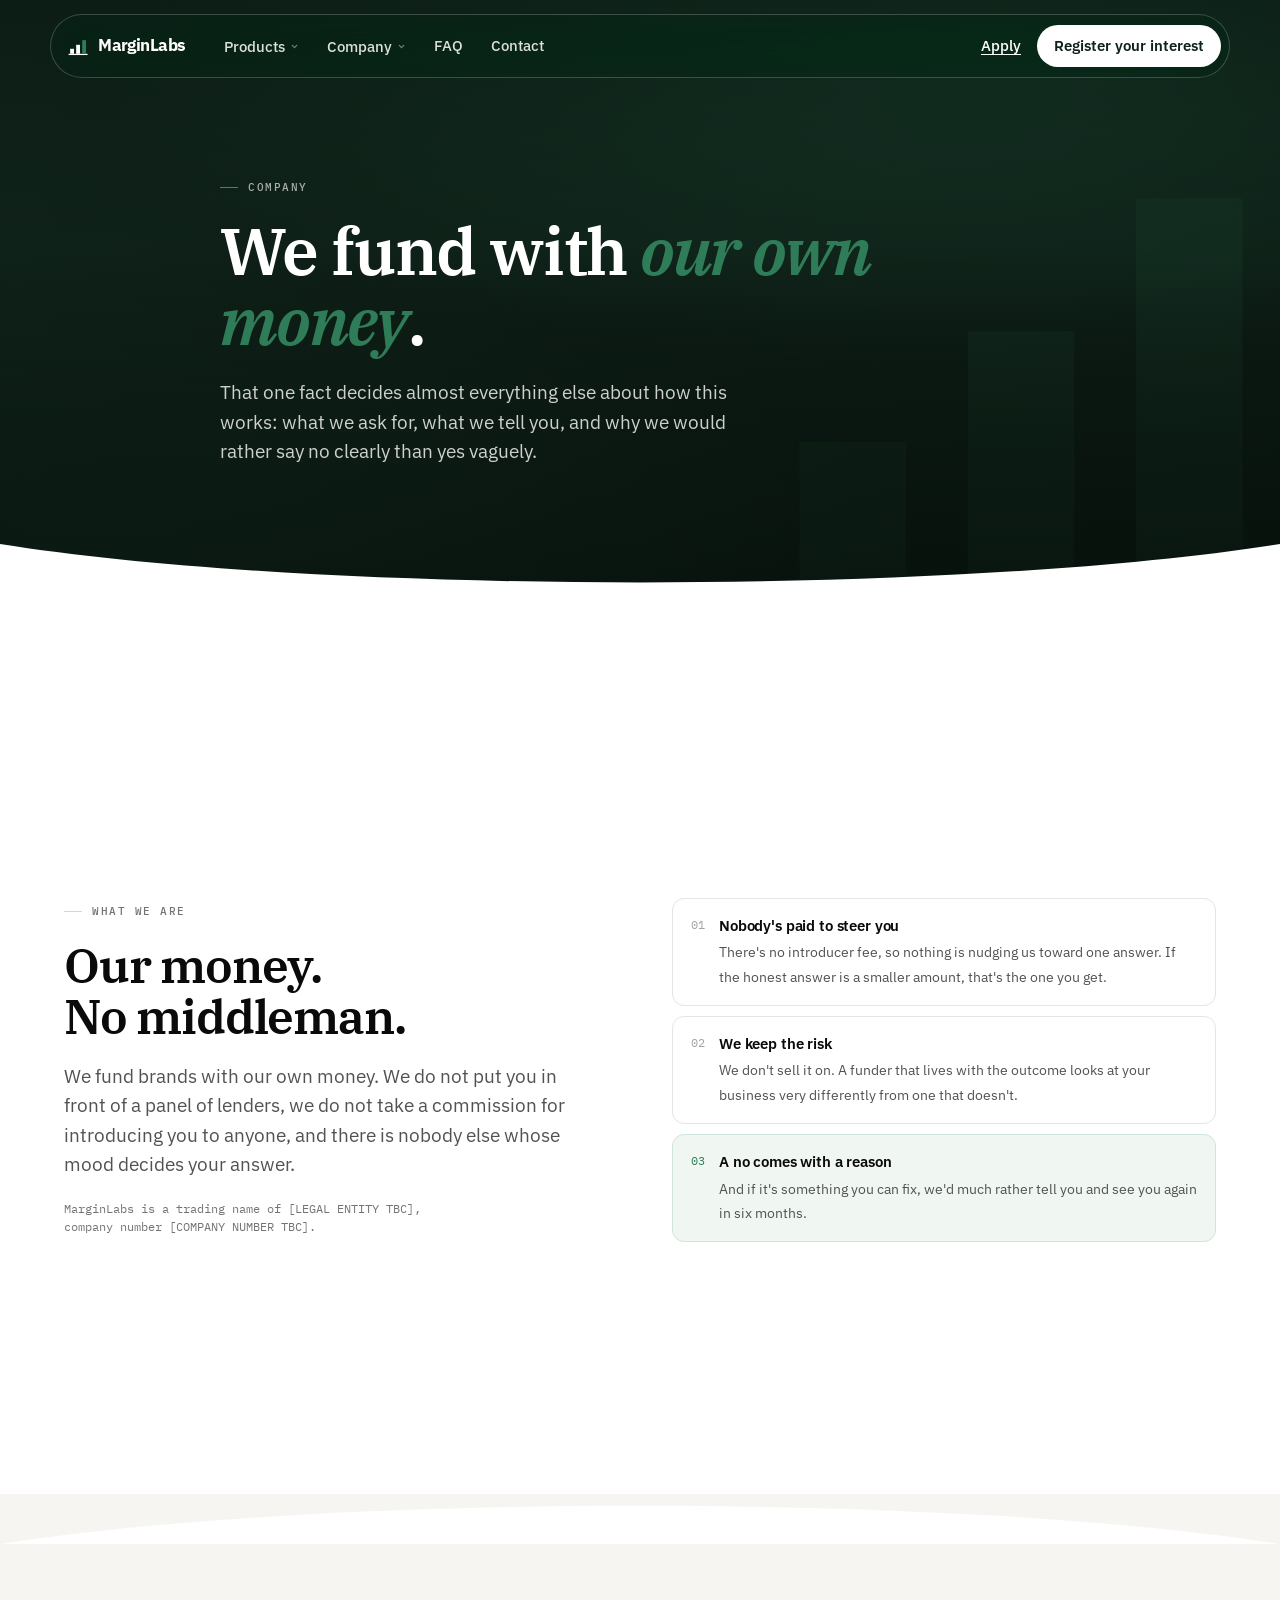
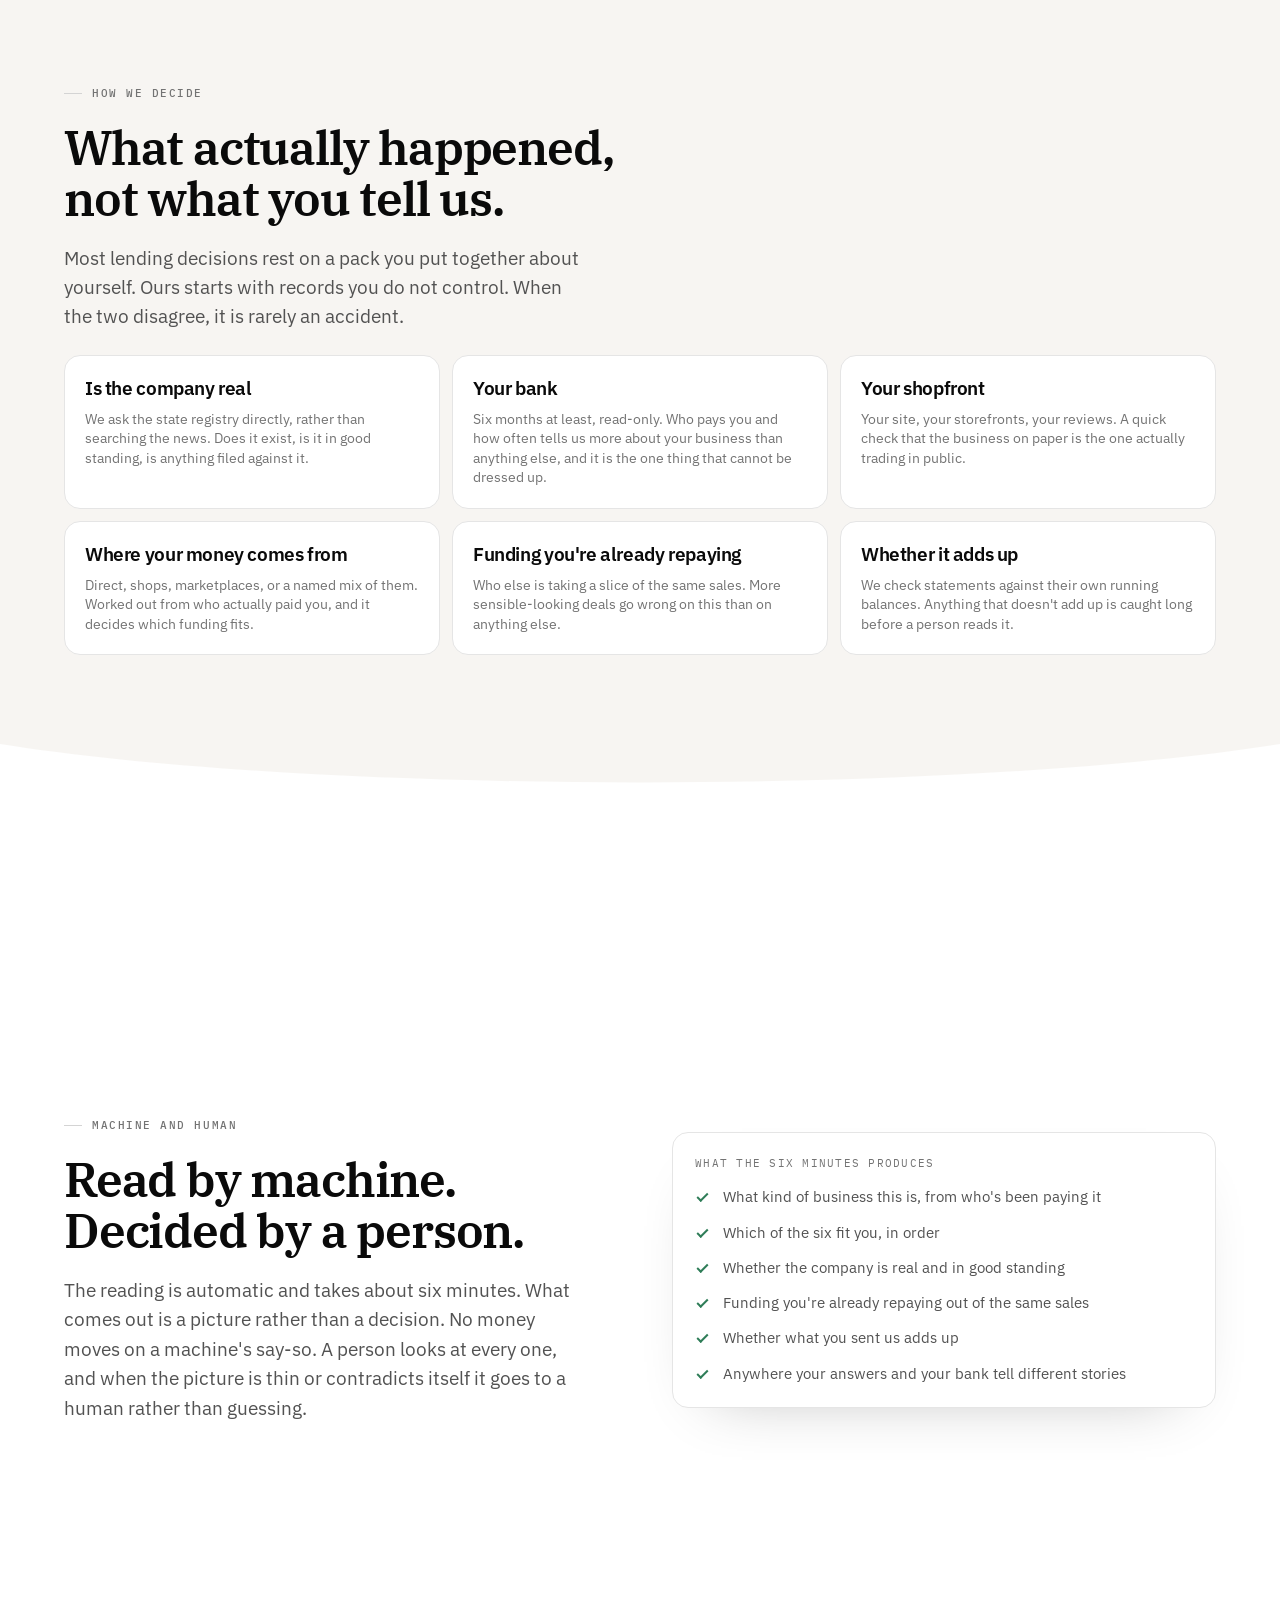
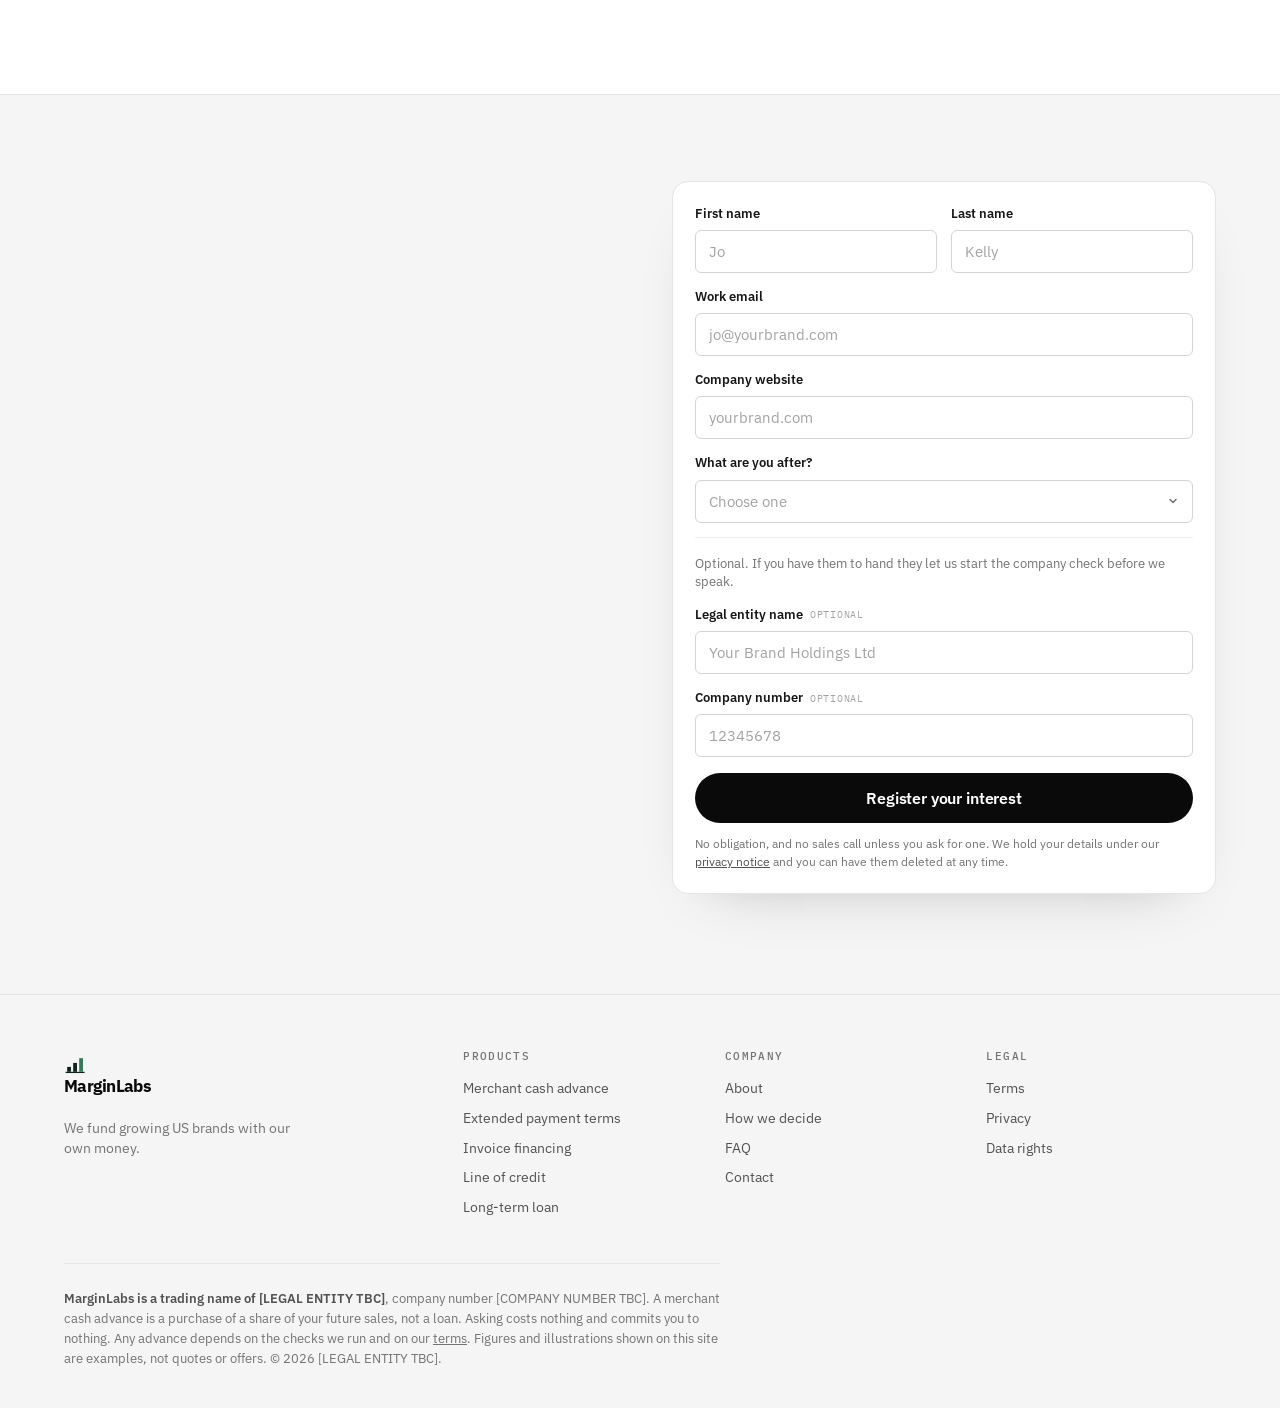
==== commit 113cbb6c: "Register interest: ask which product, and require an answer A name and a website told us somebody wa" ====
--- a/company/index.html
+++ b/company/index.html
@@ -172,6 +172,12 @@
             <input id="em" name="email" type="email" autocomplete="email" required placeholder="jo@yourbrand.com" /></div>
           <div class="field"><label for="ws">Company website</label>
             <input id="ws" name="website" type="text" autocomplete="url" required placeholder="yourbrand.com" /></div>
+          <div class="field"><label for="prod">What are you after?</label>
+            <select id="prod" name="product_interest" required>
+              <option value="" disabled selected>Choose one</option>
+              <option value="merchant-cash-advance">Merchant cash advance</option><option value="extended-payment-terms">Extended payment terms</option><option value="invoice-financing">Invoice financing</option><option value="line-of-credit">Line of credit</option><option value="long-term-loan">Long-term loan</option>
+              <option value="not-sure">Not sure yet, help me work it out</option>
+            </select></div>
           <div class="optwrap">
             <p>Optional. If you have them to hand they let us start the company check before we speak.</p>
             <div class="field"><label for="legal">Legal entity name <em>optional</em></label>
--- a/site.css
+++ b/site.css
@@ -128,6 +128,7 @@
 .nav.is-over-dark .glide{background:rgba(255,255,255,.16)}
 .nav.is-over-dark .navcta{background:#fff; color:var(--signal-deep)}
 .nav.is-over-dark .navtoggle{color:#fff}
+.nav.is-over-dark .nav-login{color:#fff}
 
 /* contracted, once scrolled */
 .nav.is-scrolled{
@@ -135,7 +136,8 @@
   box-shadow:0 10px 30px -14px rgba(10,10,10,.2);
   border-color:var(--line-strong);
 }
-.nav.is-scrolled .nav-login{opacity:0; visibility:hidden; width:0; padding:0; margin:0}
+/* Apply stays put. Hiding it on scroll copied a competitor's contracting nav
+   and quietly removed the one link for someone ready to apply right now. */
 
 .brand{display:flex; align-items:center; gap:9px; text-decoration:none; flex:none; padding-right:4px}
 .brand svg{display:block; height:19px; width:auto}
@@ -161,7 +163,8 @@
 .nav-login{
   font-size:14.5px; font-weight:500; text-decoration:underline;
   text-underline-offset:3px; white-space:nowrap; flex:none;
-  transition:opacity .35s ease, visibility .35s ease, width .35s ease;
+  color:var(--ink);
+  transition:color .35s ease;
 }
 .navcta{
   display:inline-flex; align-items:center; gap:7px;
@@ -1090,3 +1093,18 @@
   .faq > summary{padding-block:18px}
   .btn{padding-block:15px}
 }
+
+/* The product question. A select, not a text field, because we want the
+   answer to line up with the five products rather than be free prose. */
+.field select{
+  font-family:inherit; font-size:15px; color:var(--ink);
+  padding:11px 38px 11px 13px; border:1px solid var(--line-strong);
+  border-radius:var(--r-sm); background:var(--surface);
+  -webkit-appearance:none; appearance:none; cursor:pointer; width:100%;
+  background-image:url("data:image/svg+xml,%3Csvg xmlns='http://www.w3.org/2000/svg' viewBox='0 0 12 12' fill='none'%3E%3Cpath d='M3 4.5 6 7.5 9 4.5' stroke='%23737373' stroke-width='1.6' stroke-linecap='round' stroke-linejoin='round'/%3E%3C/svg%3E");
+  background-repeat:no-repeat; background-position:right 13px center; background-size:12px;
+  transition:border-color .18s ease, box-shadow .18s ease;
+}
+.field select:focus{outline:none; border-color:var(--ink); box-shadow:0 0 0 3px rgba(10,10,10,.07)}
+.field select:invalid{color:var(--faint)}
+@media (pointer:coarse), (max-width:900px){.field select{padding-block:13px}}
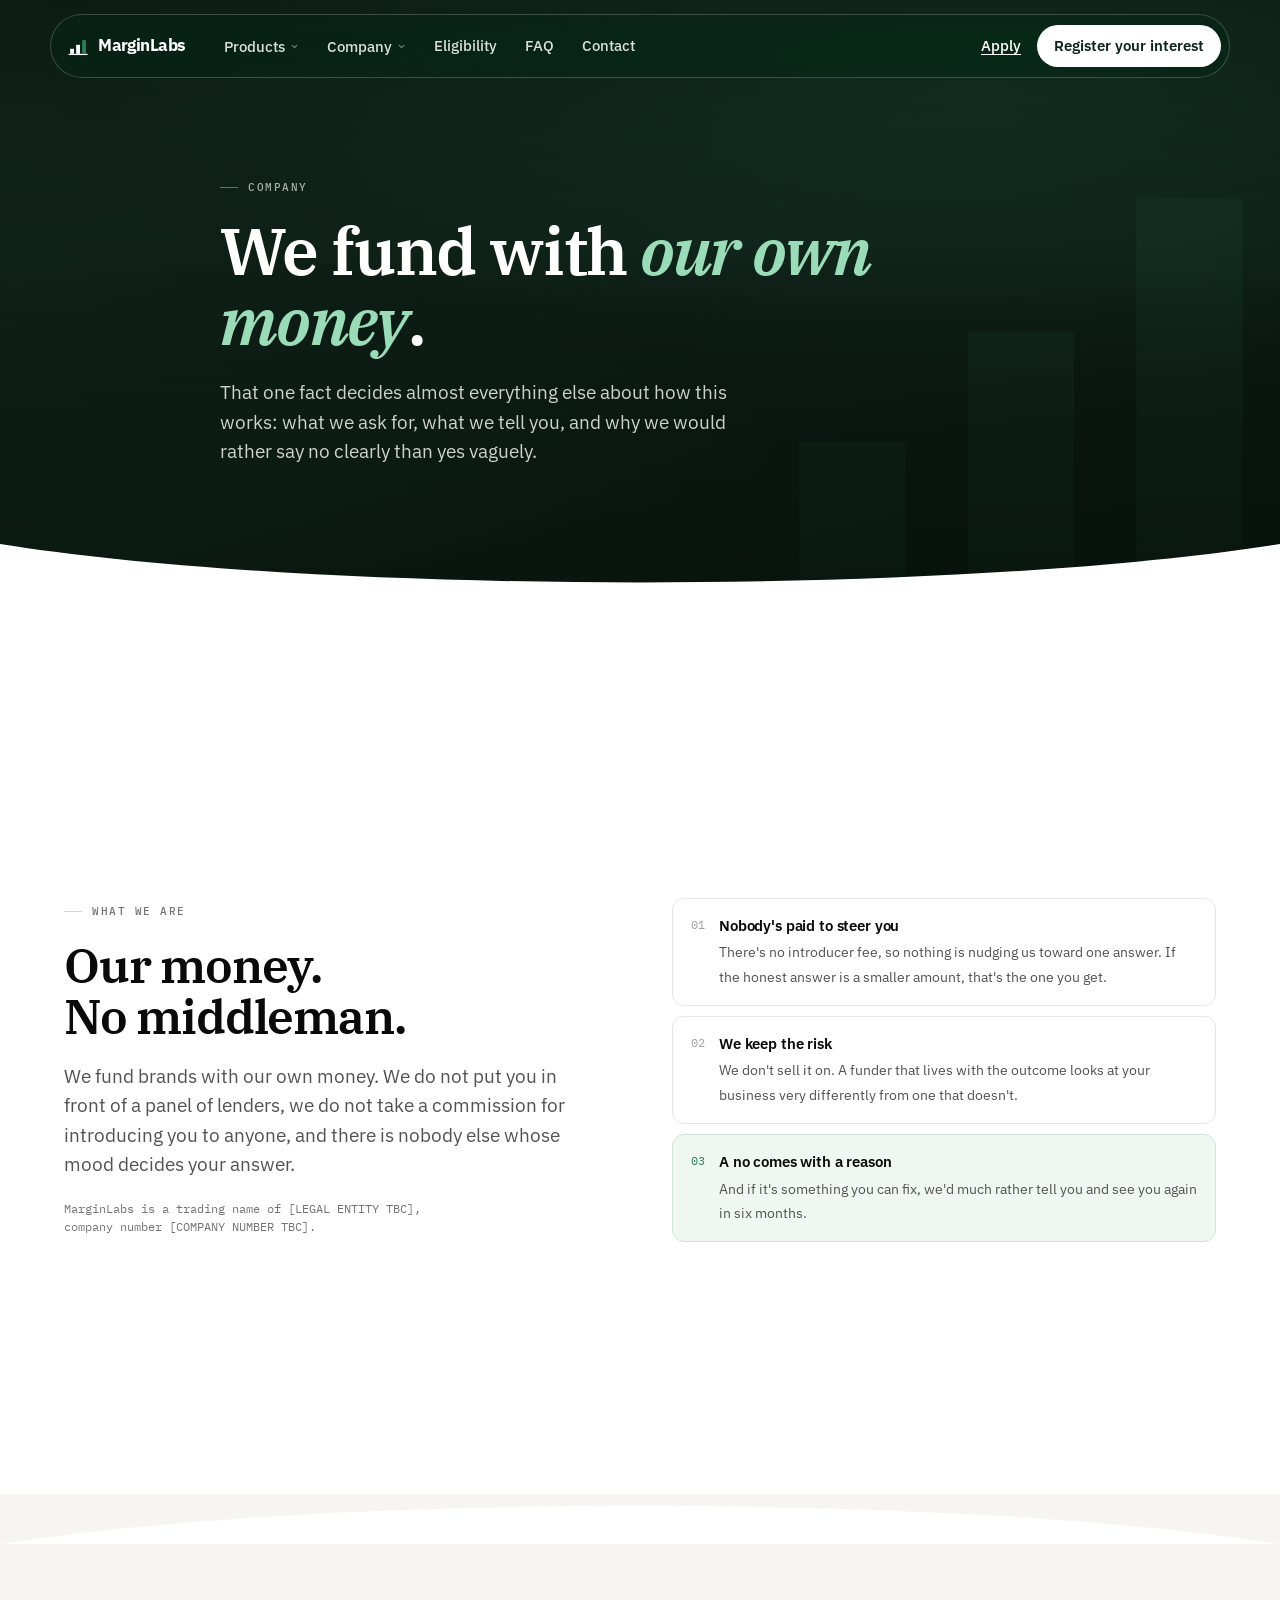
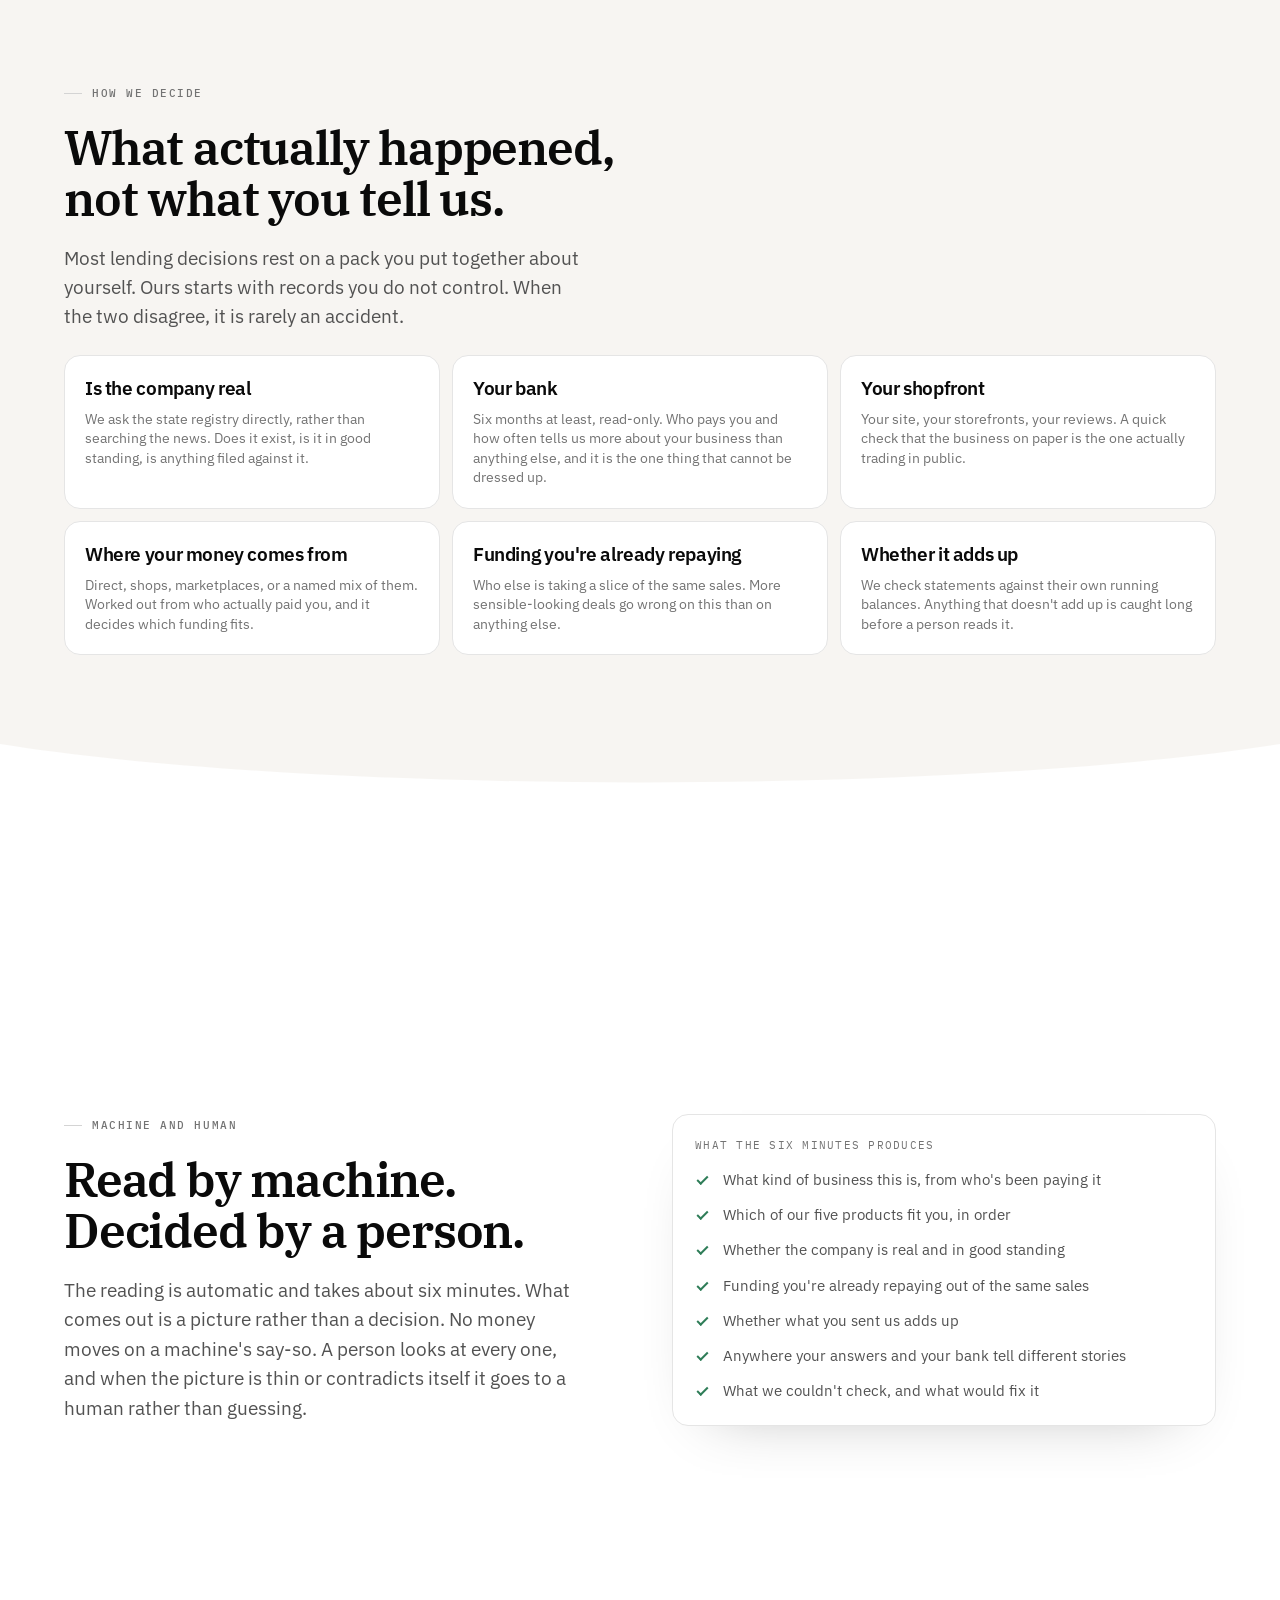
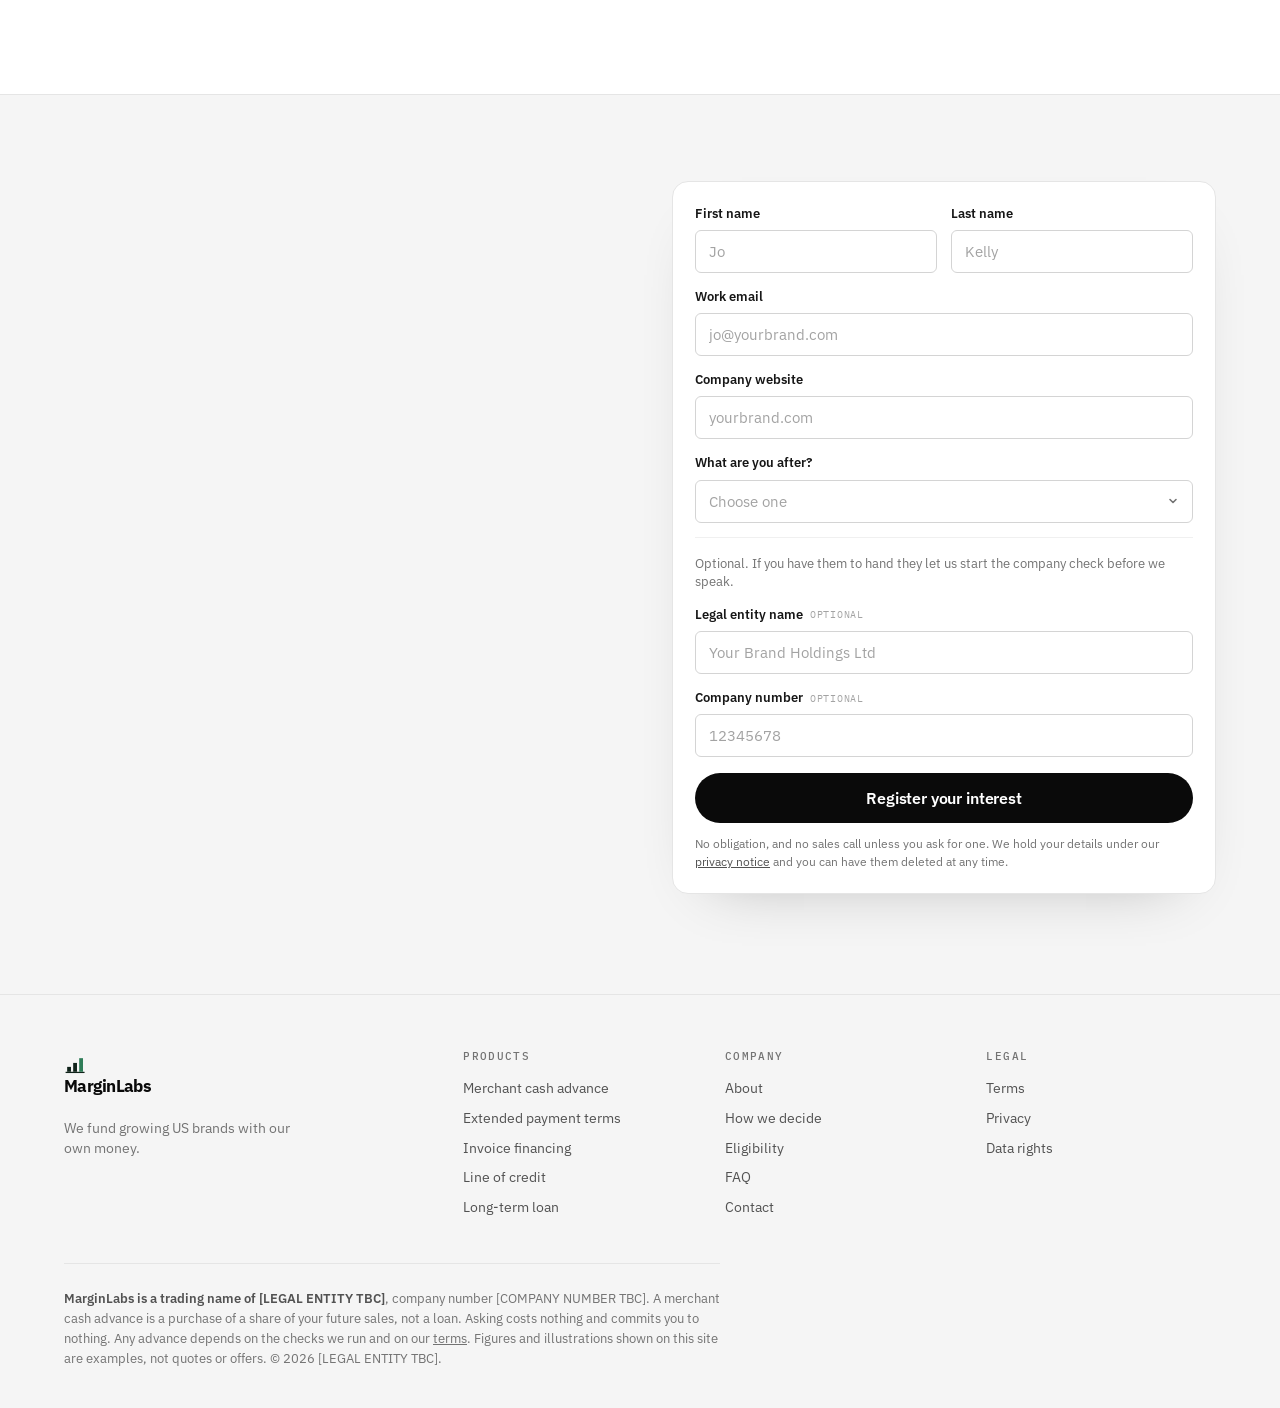
==== commit 58d61ac5: "Landing: trim to seven sections, add an Eligibility page The home page drops from about 1,800 words " ====
--- a/company/index.html
+++ b/company/index.html
@@ -36,7 +36,7 @@
 <a class="panelitem" href="../products/invoice-financing" role="menuitem"><b>Invoice financing</b><em>Get paid now, and nobody is told</em></a>
 <a class="panelitem" href="../products/line-of-credit" role="menuitem"><b>Line of credit</b><em>Dip into it when timing goes against you</em></a>
 <a class="panelitem" href="../products/long-term-loan" role="menuitem"><b>Long-term loan</b><em>Fixed amount, fixed term, fixed repayments</em></a>
-        <a class="panelitem" href="../products" role="menuitem" style="border-top:1px solid var(--line-soft);margin-top:6px;padding-top:12px"><b>Compare all six &rarr;</b></a>
+        <a class="panelitem" href="../products" role="menuitem" style="border-top:1px solid var(--line-soft);margin-top:6px;padding-top:12px"><b>Compare all five &rarr;</b></a>
       </div>
     </div>
     <div data-menu style="position:relative">
@@ -46,11 +46,12 @@
       <div class="panel" role="menu">
         <a class="panelitem" href="../company" role="menuitem"><b>About MarginLabs</b><em>Who we are and why we fund with our own money</em></a>
         <a class="panelitem" href="../company#decide" role="menuitem"><b>How we decide</b><em>What we look at, and what it tells us</em></a>
-        <a class="panelitem" href="../#who" role="menuitem"><b>Who we fund</b><em>The five revenue shapes we work with</em></a>
+        <a class="panelitem" href="../#who" role="menuitem"><b>Who we fund</b><em>The four ways brands get paid</em></a>
         <a class="panelitem" href="../terms.html" role="menuitem"><b>Terms</b><em>The agreement, in readable English</em></a>
         <a class="panelitem" href="../privacy.html" role="menuitem"><b>Privacy &amp; data</b><em>What we hold and how to remove it</em></a>
       </div>
     </div>
+    <a class="navlink" href="../eligibility">Eligibility</a>
     <a class="navlink" href="../faq">FAQ</a>
     <a class="navlink" href="../contact">Contact</a>
   </div>
@@ -133,11 +134,12 @@
       <div class="cap" style="margin-bottom:14px">What the six minutes produces</div>
       <ul class="ticks" style="margin:0">
         <li>What kind of business this is, from who's been paying it</li>
-        <li>Which of the six fit you, in order</li>
+        <li>Which of our five products fit you, in order</li>
         <li>Whether the company is real and in good standing</li>
         <li>Funding you're already repaying out of the same sales</li>
         <li>Whether what you sent us adds up</li>
         <li>Anywhere your answers and your bank tell different stories</li>
+        <li>What we couldn't check, and what would fix it</li>
       </ul>
     </div>
   </div>
@@ -214,6 +216,7 @@
       <div><h2>Company</h2>
         <a href="../company">About</a>
         <a href="../company#decide">How we decide</a>
+        <a href="../eligibility">Eligibility</a>
         <a href="../faq">FAQ</a>
         <a href="../contact">Contact</a>
       </div>
--- a/site.css
+++ b/site.css
@@ -323,6 +323,8 @@
    scoped to the landing page's .hero, which left every product hero
    rendering near-black on near-black. */
 .photo h1,.photo h2,.photo h3,.photo h4{color:#fff}
+/* --signal is tuned for paper; on a warm photo scrim it goes muddy. Same hue, lifted. */
+.photo h1 em,.photo h2 em{color:#9ADBB8}
 .photo p,.photo .lede{color:rgba(255,255,255,.8)}
 .photo .eyebrow{color:rgba(255,255,255,.64)}
 .photo .eyebrow::before{background:rgba(255,255,255,.36)}
@@ -705,16 +707,21 @@
   background:linear-gradient(180deg,
     rgba(8,16,11,.74) 0%, rgba(8,16,11,.60) 45%, rgba(8,16,11,.80) 100%);
 }
-/* Left-biased scrim: heavy enough under the headline to guarantee contrast,
-   light on the right so the drawn ground is actually visible. */
+/* The hero photograph is bright and sunlit, so the scrim is warm (brown, not
+   green-black) and only as heavy as the white headline needs: dense under the
+   copy on the left, nearly clear over the founder on the right, with a floor
+   under the testimonial strip. Subject sits right, so the crop favours it. */
+.photo--scene{background-position:68% center}
 .photo--scene::after{
-  background:linear-gradient(100deg,
-    rgba(6,14,10,.86) 0%, rgba(6,14,10,.66) 34%,
-    rgba(6,14,10,.22) 68%, rgba(6,14,10,.34) 100%);
+  background:
+    linear-gradient(0deg, rgba(26,18,10,.50) 0%, rgba(26,18,10,0) 34%),
+    linear-gradient(100deg,
+      rgba(26,18,10,.72) 0%, rgba(26,18,10,.56) 34%,
+      rgba(26,18,10,.12) 64%, rgba(26,18,10,.04) 100%);
 }
 @media (max-width:900px){
   .photo--scene::after{background:linear-gradient(180deg,
-    rgba(6,14,10,.72) 0%, rgba(6,14,10,.5) 50%, rgba(6,14,10,.66) 100%)}
+    rgba(26,18,10,.66) 0%, rgba(26,18,10,.48) 50%, rgba(26,18,10,.66) 100%)}
 }
 
 /* =====================================================================
@@ -792,6 +799,74 @@
 @media (max-width:640px){.photoband{aspect-ratio:16/10}}
 
 /* =====================================================================
+   GROWTH CHART — frame 4, under the estimator copy. A card that matches the
+   estimator beside it: this year as a smooth signal-green line over a soft
+   fill, last year dashed behind it, hairline grid, month axis. Draws in
+   left to right once on reveal. Illustrative, no axis numbers, and the
+   caption says so.
+   ===================================================================== */
+.growth{
+  margin:30px 0 0; padding:20px 22px 18px; background:var(--surface);
+  border:1px solid var(--line); border-radius:var(--r-lg);
+  box-shadow:0 24px 60px -44px rgba(10,10,10,.28);
+}
+.growth-hd{display:flex; align-items:flex-start; justify-content:space-between; gap:16px; margin-bottom:22px}
+.growth-title{display:flex; flex-direction:column; align-items:flex-start; gap:8px}
+.growth-tag{
+  display:inline-flex; align-items:center; gap:7px;
+  font-family:var(--mono); font-size:10.5px; font-weight:500; letter-spacing:.08em; text-transform:uppercase;
+  color:var(--signal); background:var(--signal-soft); border:1px solid var(--signal-line);
+  padding:4px 10px 4px 9px; border-radius:var(--pill);
+}
+.growth-tag::before{content:""; border-left:4px solid transparent; border-right:4px solid transparent; border-bottom:6px solid currentColor}
+.growth-key{display:flex; gap:16px; padding-top:1px; font-family:var(--mono); font-size:10.5px; letter-spacing:.05em; color:var(--muted)}
+.growth-key span{display:inline-flex; align-items:center; gap:7px; white-space:nowrap}
+.growth-key span::before{content:""; width:16px; border-top:2px solid var(--signal)}
+.growth-key .k-last::before{border-top:2px dashed var(--faint)}
+.growth-plot{
+  position:relative; height:clamp(150px,20vh,196px);
+  background:repeating-linear-gradient(to top, var(--line-soft) 0 1px, transparent 1px 25%);
+  border-bottom:1px solid var(--line-strong);
+}
+.growth-svg{
+  position:absolute; inset:0; width:100%; height:100%; overflow:visible;
+  clip-path:inset(-14px 100% -14px -14px); transition:clip-path 1.5s var(--ease) .35s;
+}
+.growth.in .growth-svg{clip-path:inset(-14px -14px -14px -14px)}
+.g-area{fill:url(#growth-fill)}
+.g-this,.g-last{fill:none; vector-effect:non-scaling-stroke; stroke-linecap:round; stroke-linejoin:round}
+.g-this{stroke:var(--signal); stroke-width:2.25}
+.g-last{stroke:var(--faint); stroke-width:1.5; stroke-dasharray:4 5}
+.growth-dot{
+  position:absolute; right:0; width:12px; height:12px; margin:0 -6px -6px 0; border-radius:50%;
+  background:var(--signal); border:2px solid var(--surface);
+  box-shadow:0 0 0 1px var(--signal-line), 0 4px 10px -2px rgba(47,125,88,.45);
+  opacity:0; transform:scale(.3); transition:opacity .3s ease 1.8s, transform .45s var(--ease) 1.8s;
+}
+.growth-dot::after{content:""; position:absolute; inset:-8px; border-radius:50%; border:1px solid var(--signal); opacity:0}
+.growth.in .growth-dot{opacity:1; transform:none}
+.growth.in .growth-dot::after{animation:gpulse 2.6s ease-out 2.4s infinite}
+@keyframes gpulse{0%{transform:scale(.5); opacity:.55} 100%{transform:scale(1.7); opacity:0}}
+.growth-now{
+  position:absolute; right:18px; transform:translateY(50%);
+  font-family:var(--mono); font-size:10px; letter-spacing:.08em; text-transform:uppercase; white-space:nowrap;
+  color:#fff; background:var(--ink); padding:4px 8px; border-radius:var(--r-sm);
+  opacity:0; transition:opacity .35s ease 2s;
+}
+.growth.in .growth-now{opacity:1}
+.growth-x{display:flex; justify-content:space-between; margin-top:10px}
+.growth-x span{width:0; display:flex; justify-content:center; font-family:var(--mono); font-size:10px; color:var(--faint)}
+.growth figcaption{margin-top:16px}
+@media (max-width:480px){.growth-key{flex-direction:column; gap:5px; align-items:flex-end}}
+@media (prefers-reduced-motion:reduce){
+  .growth-svg,.growth-dot,.growth-now{transition:none}
+  .growth-svg{clip-path:none}
+  .growth-dot,.growth-now{opacity:1; transform:none}
+  .growth-now{transform:translateY(50%)}
+  .growth.in .growth-dot::after{animation:none}
+}
+
+/* =====================================================================
    HERO TESTIMONIAL RAIL
    Fills the lower third of the hero, which was dead space. Two identical
    runs of the same cards slide past; the second is aria-hidden so a screen
@@ -905,13 +980,66 @@
 /* =====================================================================
    WHAT YOU CAN USE IT FOR
    ===================================================================== */
-.uses{display:grid; grid-template-columns:repeat(3,1fr); gap:1px; background:var(--line);
-      border:1px solid var(--line)}
-@media (max-width:860px){.uses{grid-template-columns:repeat(2,1fr)}}
-@media (max-width:520px){.uses{grid-template-columns:1fr}}
-.use{background:var(--surface); padding:22px 20px}
-.use b{display:block; font-size:16.5px; font-weight:600; letter-spacing:-0.02em; margin-bottom:6px}
-.use span{display:block; font-size:13.5px; line-height:1.5; color:var(--muted)}
+/* Six moments, each a card: an icon, when it happens, what it is, and the
+   product that usually fits (linked). The header carries a "what you keep"
+   panel on the right, so the frame reads as a fair trade, not a pitch. */
+.usehead{display:grid; grid-template-columns:1.45fr .8fr; gap:clamp(28px,5vw,72px); align-items:end}
+@media (max-width:860px){.usehead{grid-template-columns:1fr; gap:26px}}
+.keeps{padding:18px 20px 20px; border:1px solid var(--signal-line); background:var(--signal-soft); border-radius:var(--r-lg)}
+.keeps ul{list-style:none; margin:14px 0 0; padding:0; display:grid; gap:10px}
+.keeps li{display:flex; align-items:center; gap:11px; font-size:14.5px; font-weight:500; color:var(--ink)}
+.keeps li::before{
+  content:""; flex:none; width:18px; height:18px; border-radius:50%;
+  background:var(--signal) url("data:image/svg+xml,%3Csvg xmlns='http://www.w3.org/2000/svg' viewBox='0 0 12 12'%3E%3Cpath d='M2.6 6.3l2.2 2.2 4.6-4.8' fill='none' stroke='white' stroke-width='1.7' stroke-linecap='round' stroke-linejoin='round'/%3E%3C/svg%3E") center/11px no-repeat;
+}
+
+/* ELIGIBILITY STRIP — under the landing's products: the four minimums at a
+   glance and a way through to the full Eligibility page. */
+.eligstrip{
+  display:flex; align-items:center; justify-content:space-between; gap:18px 28px; flex-wrap:wrap;
+  padding:20px 24px; background:var(--surface); border:1px solid var(--line); border-radius:var(--r-lg);
+}
+.eligstrip ul{list-style:none; margin:12px 0 0; padding:0; display:flex; flex-wrap:wrap; gap:10px 24px}
+.eligstrip li{display:flex; align-items:center; gap:9px; font-size:14.5px; font-weight:500; color:var(--ink)}
+.eligstrip li::before{
+  content:""; flex:none; width:16px; height:16px; border-radius:50%;
+  background:var(--signal) url("data:image/svg+xml,%3Csvg xmlns='http://www.w3.org/2000/svg' viewBox='0 0 12 12'%3E%3Cpath d='M2.6 6.3l2.2 2.2 4.6-4.8' fill='none' stroke='white' stroke-width='1.7' stroke-linecap='round' stroke-linejoin='round'/%3E%3C/svg%3E") center/10px no-repeat;
+}
+.eligstrip .btn{flex:none}
+html.snapping .eligstrip{padding:16px 20px}
+
+.uses{display:grid; grid-template-columns:repeat(3,1fr); gap:16px}
+@media (max-width:900px){.uses{grid-template-columns:repeat(2,1fr)}}
+@media (max-width:560px){.uses{grid-template-columns:1fr}}
+/* .use is also a .rev: its transition list has to carry the reveal's
+   opacity/transform (with the stagger delay) as well as the hover. */
+.use{
+  display:flex; flex-direction:column; gap:10px; padding:22px 22px 18px;
+  background:var(--surface); border:1px solid var(--line); border-radius:var(--r-lg);
+  transition:
+    opacity .62s cubic-bezier(.2,.6,.2,1) calc(var(--i,0) * 70ms),
+    transform .62s cubic-bezier(.2,.6,.2,1) calc(var(--i,0) * 70ms),
+    border-color .24s ease 0s, box-shadow .24s ease 0s;
+}
+.use:hover{border-color:var(--line-strong); box-shadow:0 18px 40px -26px rgba(10,10,10,.28)}
+.use-top{display:flex; align-items:center; justify-content:space-between; gap:12px}
+.use-ic{
+  display:grid; place-items:center; flex:none; width:40px; height:40px; border-radius:11px;
+  background:var(--signal-soft); color:var(--signal); border:1px solid var(--signal-line);
+}
+.use-ic svg{width:20px; height:20px; fill:none; stroke:currentColor; stroke-width:1.6; stroke-linecap:round; stroke-linejoin:round}
+.use-when{font-family:var(--mono); font-size:10.5px; letter-spacing:.1em; text-transform:uppercase; color:var(--muted); text-align:right}
+.use h3{margin:6px 0 0; font-family:var(--sans); font-size:18px; font-weight:600; letter-spacing:-0.02em; line-height:1.25; color:var(--ink)}
+.use p{margin:0; font-size:14px; line-height:1.55; color:var(--body)}
+.use-fit{
+  margin-top:auto; padding-top:14px; border-top:1px solid var(--line-soft);
+  display:flex; flex-wrap:wrap; align-items:baseline; gap:6px 12px; font-size:13px;
+}
+/* the label takes its own line, so two long product names never wrap
+   raggedly beside it in the three-column grid */
+.use-fit .cap{flex-basis:100%}
+.use-fit a{color:var(--ink); font-weight:500; text-decoration:none; border-bottom:1px solid var(--line-strong); transition:color .18s ease, border-color .18s ease}
+.use-fit a:hover{color:var(--signal); border-color:var(--signal)}
 
 .nots{display:flex; flex-wrap:wrap; gap:9px; margin-top:26px}
 .nots span{
@@ -1050,7 +1178,10 @@
 html.snapping .tstrip{margin-top:clamp(20px,3vh,44px)}
 html.snapping .herofoot{margin-top:clamp(18px,2.6vh,34px); padding-top:16px}
 html.snapping .herocta{margin-top:clamp(18px,2.6vh,30px)}
-html.snapping .uses .use{padding:16px 18px}
+html.snapping .use{padding:16px 18px 14px; gap:8px}
+html.snapping .use-ic{width:34px; height:34px}
+html.snapping .use-fit{padding-top:10px}
+html.snapping .growth{margin-top:20px; padding:16px 18px 14px}
 html.snapping .need{padding:14px 0}
 html.snapping .seqsticky{padding-block:calc(var(--nav-h) + 22px) 34px}
 /* the two densest frames need a little more taken out to fit one screen */
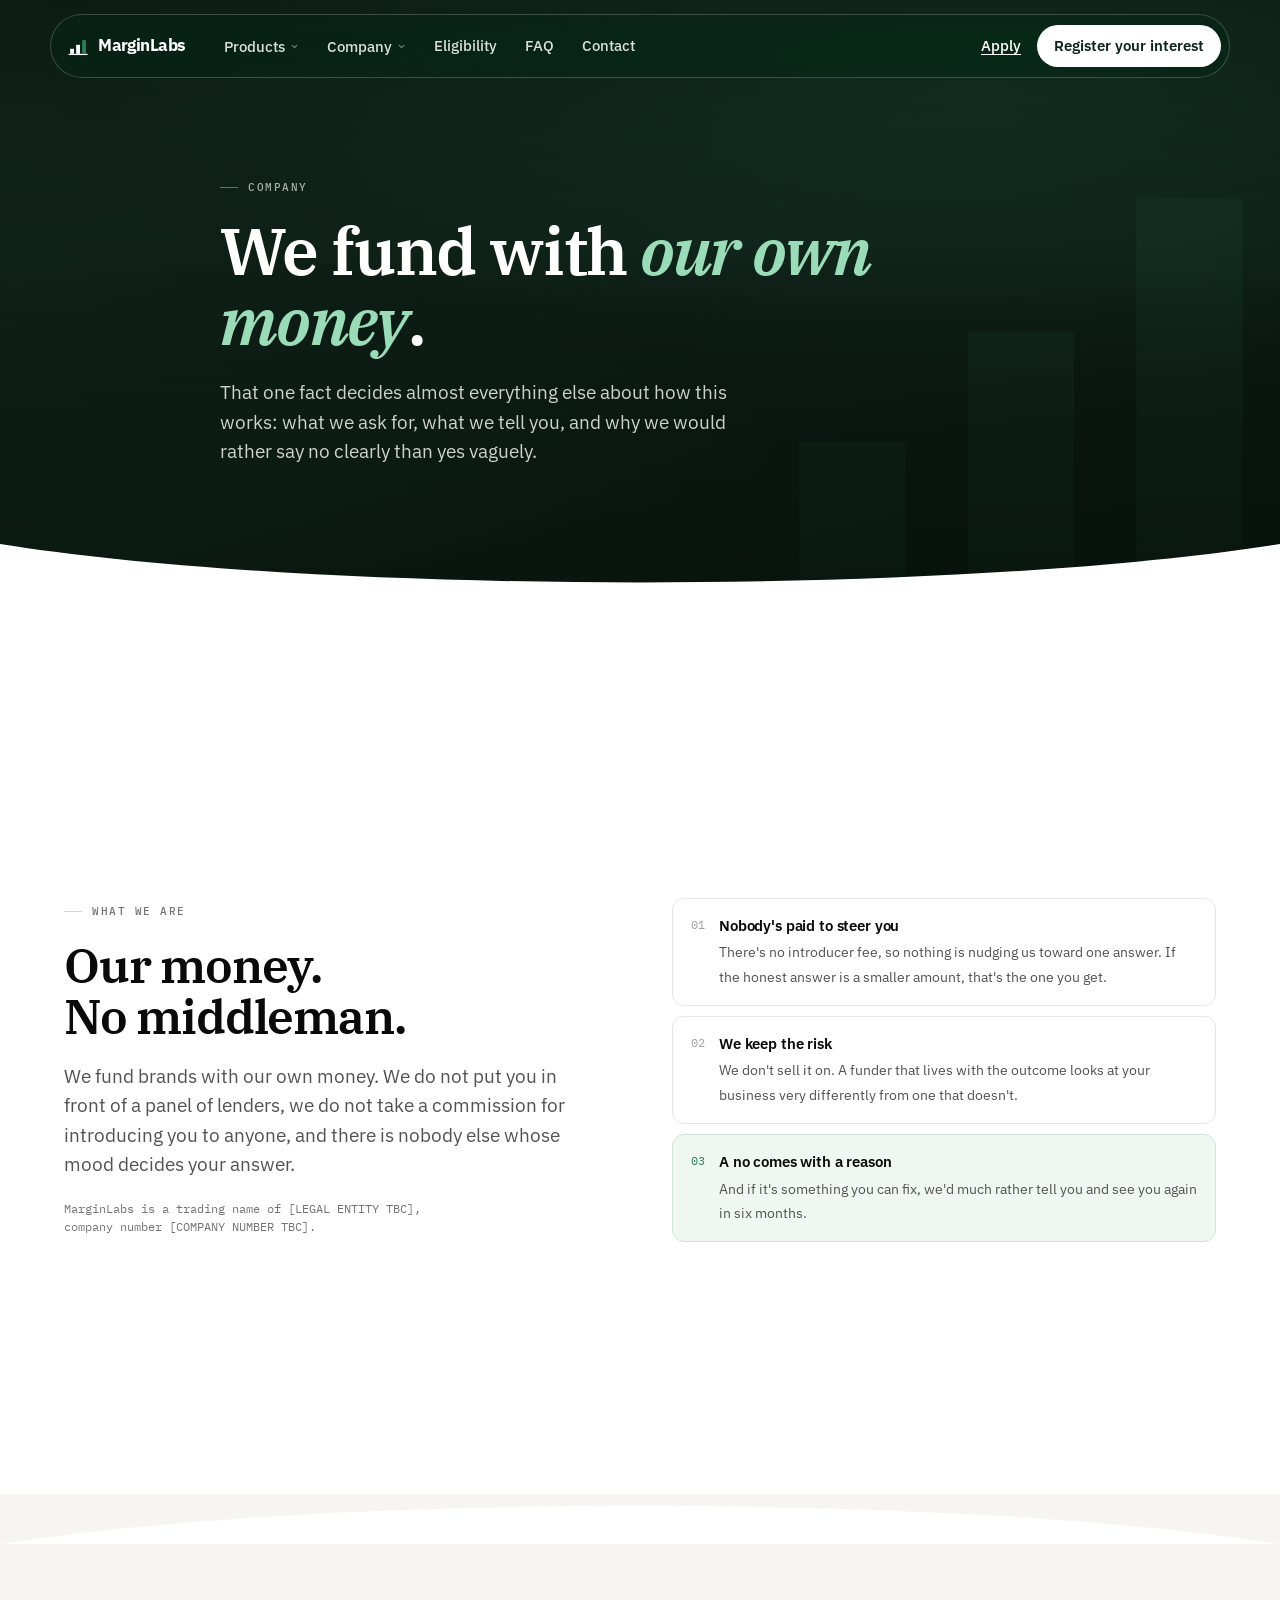
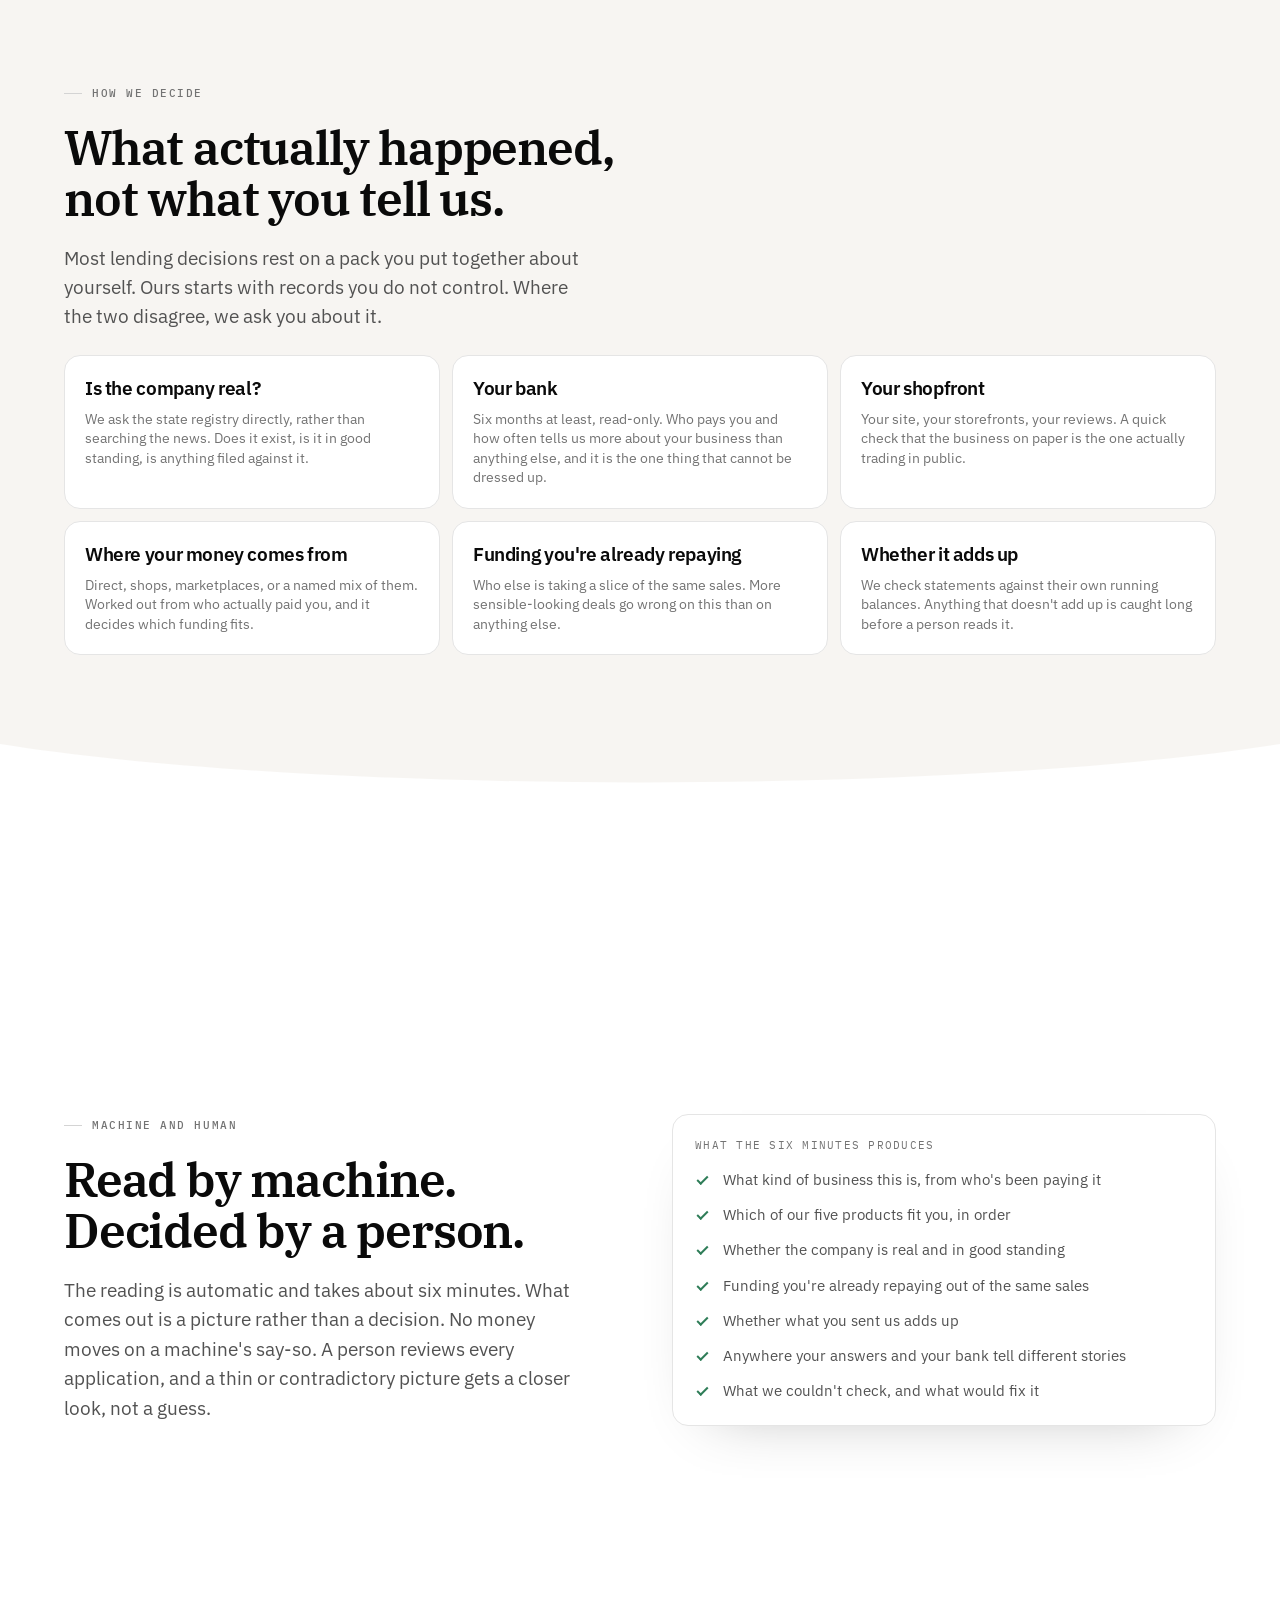
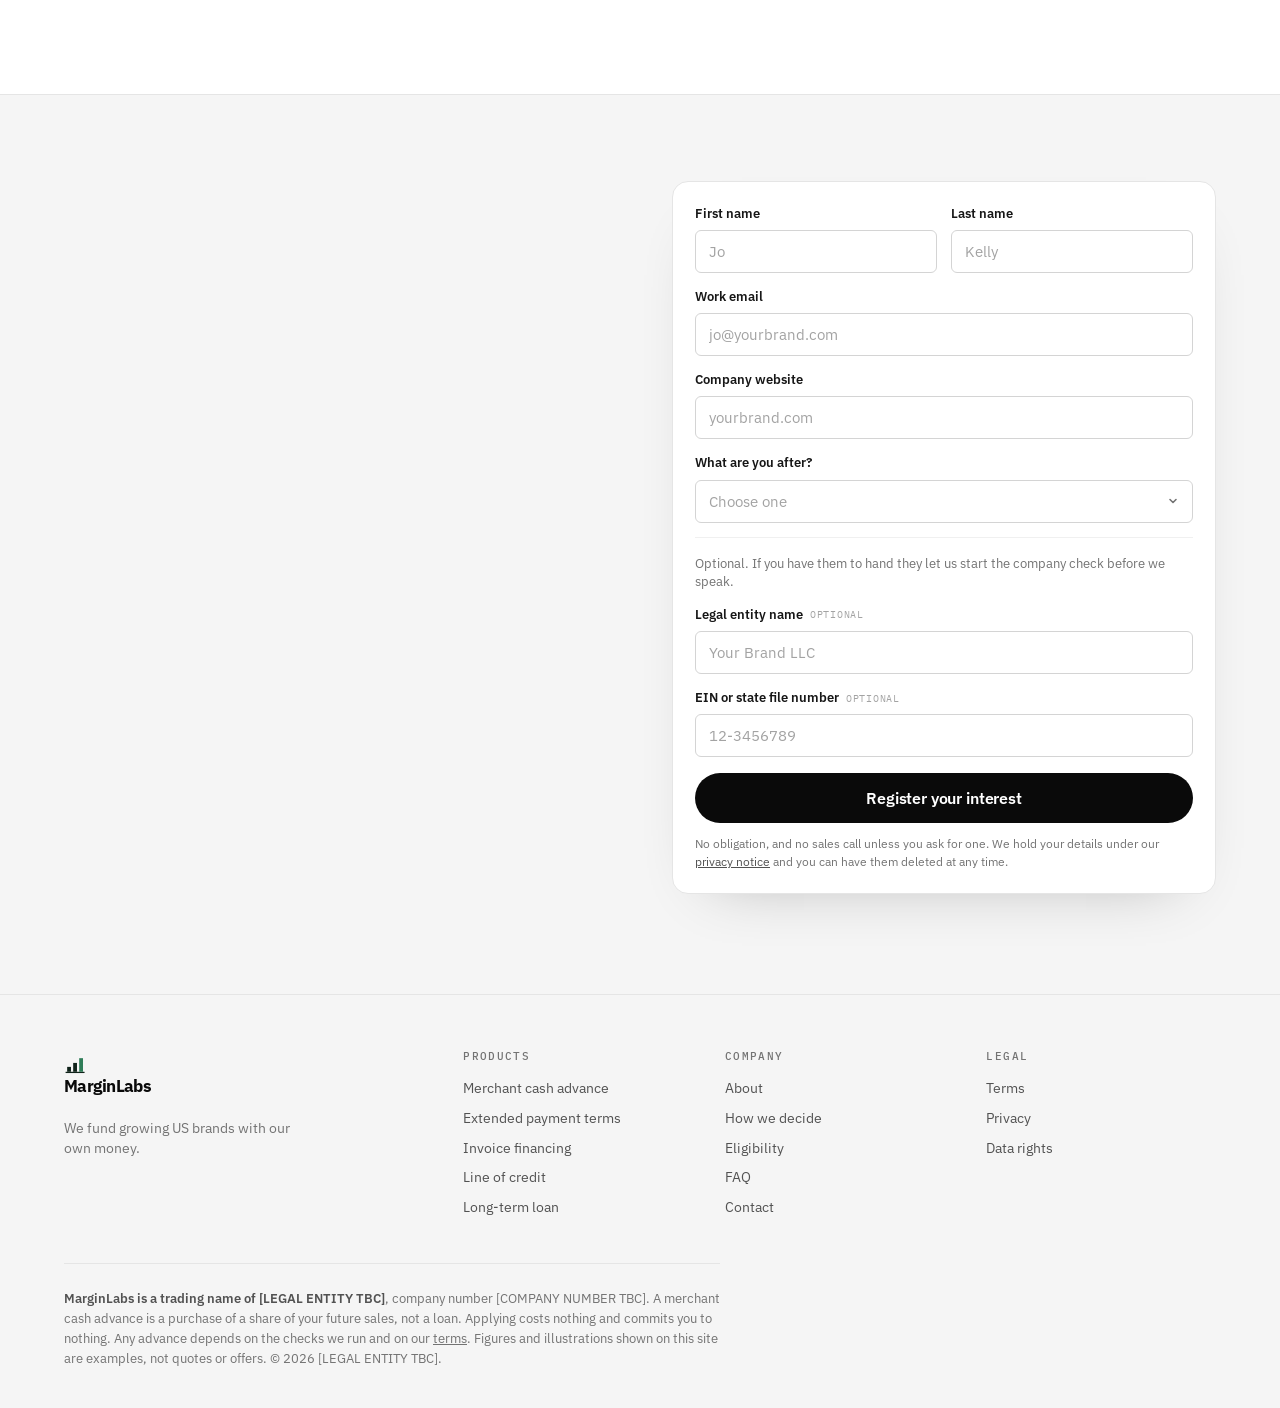
==== commit 3846893a: "Site-wide copy and UX pass: one voice, accurate claims, US English From a full review of every page " ====
--- a/company/index.html
+++ b/company/index.html
@@ -47,7 +47,7 @@
         <a class="panelitem" href="../company" role="menuitem"><b>About MarginLabs</b><em>Who we are and why we fund with our own money</em></a>
         <a class="panelitem" href="../company#decide" role="menuitem"><b>How we decide</b><em>What we look at, and what it tells us</em></a>
         <a class="panelitem" href="../#who" role="menuitem"><b>Who we fund</b><em>The four ways brands get paid</em></a>
-        <a class="panelitem" href="../terms.html" role="menuitem"><b>Terms</b><em>The agreement, in readable English</em></a>
+        <a class="panelitem" href="../terms.html" role="menuitem"><b>Terms</b><em>How the site and our assessment work</em></a>
         <a class="panelitem" href="../privacy.html" role="menuitem"><b>Privacy &amp; data</b><em>What we hold and how to remove it</em></a>
       </div>
     </div>
@@ -105,10 +105,10 @@
     <h2 class="rev" style="--i:1">What actually happened,<br />not what you tell us.</h2>
     <p class="lede rev" style="--i:2;margin-top:20px">
       Most lending decisions rest on a pack you put together about yourself. Ours starts with
-      records you do not control. When the two disagree, it is rarely an accident.
+      records you do not control. Where the two disagree, we ask you about it.
     </p>
     <div class="g3 mt-lg">
-      <div class="tile rev" style="--i:3"><h3>Is the company real</h3><p>We ask the state registry directly, rather than searching the news. Does it exist, is it in good standing, is anything filed against it.</p></div>
+      <div class="tile rev" style="--i:3"><h3>Is the company real?</h3><p>We ask the state registry directly, rather than searching the news. Does it exist, is it in good standing, is anything filed against it.</p></div>
       <div class="tile rev" style="--i:4"><h3>Your bank</h3><p>Six months at least, read-only. Who pays you and how often tells us more about your business than anything else, and it is the one thing that cannot be dressed up.</p></div>
       <div class="tile rev" style="--i:5"><h3>Your shopfront</h3><p>Your site, your storefronts, your reviews. A quick check that the business on paper is the one actually trading in public.</p></div>
       <div class="tile rev" style="--i:6"><h3>Where your money comes from</h3><p>Direct, shops, marketplaces, or a named mix of them. Worked out from who actually paid you, and it decides which funding fits.</p></div>
@@ -126,8 +126,8 @@
       <h2 class="rev" style="--i:1">Read by machine.<br />Decided by a person.</h2>
       <p class="lede rev" style="--i:2;margin-top:20px">
         The reading is automatic and takes about six minutes. What comes out is a picture rather
-        than a decision. No money moves on a machine's say-so. A person looks at every one, and
-        when the picture is thin or contradicts itself it goes to a human rather than guessing.
+        than a decision. No money moves on a machine's say-so. A person reviews every application,
+        and a thin or contradictory picture gets a closer look, not a guess.
       </p>
     </div>
     <div class="card rev" style="--i:3">
@@ -157,7 +157,7 @@
         summary of what we do all day.
       </p>
       <div class="rev" style="--i:4;margin-top:26px">
-        <a class="btn btn--quiet" href="../triage/" style="padding-left:0">Already trading and ready to fund? Apply now <span class="arrow">&rarr;</span></a>
+        <a class="btn btn--quiet" href="../triage/" style="padding-left:0">Already trading? Apply now <span class="arrow">&rarr;</span></a>
       </div>
     </div>
     
@@ -183,9 +183,9 @@
           <div class="optwrap">
             <p>Optional. If you have them to hand they let us start the company check before we speak.</p>
             <div class="field"><label for="legal">Legal entity name <em>optional</em></label>
-              <input id="legal" name="legal_name" type="text" autocomplete="organization" placeholder="Your Brand Holdings Ltd" /></div>
-            <div class="field" style="margin-bottom:0"><label for="cno">Company number <em>optional</em></label>
-              <input id="cno" name="company_number" type="text" placeholder="12345678" /></div>
+              <input id="legal" name="legal_name" type="text" autocomplete="organization" placeholder="Your Brand LLC" /></div>
+            <div class="field" style="margin-bottom:0"><label for="cno">EIN or state file number <em>optional</em></label>
+              <input id="cno" name="company_number" type="text" placeholder="12-3456789" /></div>
           </div>
           <div aria-hidden="true" style="position:absolute;left:-9999px">
             <label for="hp">Do not fill this in</label>
@@ -229,7 +229,7 @@
     <div class="footlegal">
       <b>MarginLabs is a trading name of [LEGAL ENTITY TBC]</b>, company number
       [COMPANY NUMBER TBC]. A merchant cash advance is a purchase of a share of your future
-      sales, not a loan. Asking costs nothing and commits you to nothing.
+      sales, not a loan. Applying costs nothing and commits you to nothing.
       Any advance depends on the checks we run and on our <a href="../terms.html">terms</a>.
       Figures and illustrations shown on this site are examples, not quotes or offers.
       &copy; <span id="yr">2026</span> [LEGAL ENTITY TBC].
--- a/site.css
+++ b/site.css
@@ -361,6 +361,20 @@
 .tile:hover{border-color:var(--line-strong); transform:translateY(-3px); box-shadow:0 14px 34px -22px rgba(10,10,10,.26)}
 .tile .top{display:flex; align-items:center; justify-content:space-between; gap:10px}
 .tile p{font-size:13.5px; line-height:1.45; color:var(--muted)}
+/* Landing product cards: every card says the same three things in the same
+   order, so a founder can compare them: what it is, who it suits, how it
+   is paid back. */
+.tile .tlede{font-size:14.5px; line-height:1.45; color:var(--body)}
+.tfacts{margin:4px 0 0; padding-top:12px; border-top:1px solid var(--line-soft); display:grid; gap:8px}
+.tfacts div{display:grid; grid-template-columns:104px 1fr; gap:10px; align-items:baseline}
+.tfacts dt{font-family:var(--mono); font-size:10px; letter-spacing:.1em; text-transform:uppercase; color:var(--muted)}
+.tfacts dd{margin:0; font-size:13.5px; line-height:1.45; color:var(--ink)}
+html.snapping #products .tile{padding:16px 18px; gap:7px}
+html.snapping .tfacts{padding-top:9px; gap:5px}
+/* In snap mode the products frame has to fit one screen or it cannot
+   snap. The whole card is already the link, so the "Read more" row goes. */
+html.snapping #products .tile .go{display:none}
+html.snapping #products .lede{margin-top:14px!important}
 .tile .go{margin-top:auto; padding-top:12px; font-size:13px; font-weight:600; color:var(--ink); display:flex; align-items:center; gap:6px}
 
 /* =====================================================================
@@ -418,6 +432,16 @@
 .herofoot .stat b .cur{font:inherit; color:inherit; letter-spacing:inherit; text-transform:none}
 /* the currency cycles; a fixed width stops the line jiggling as it swaps */
 .cur{display:inline-block; min-width:.62em; text-align:left}
+/* Three plain reasons we're different, next to the amount. White on the
+   photo, each with the same signal tick used in "What you keep". */
+/* Stacked, not in a row: a row runs out over the bright half of the photo. */
+.heropoints{list-style:none; margin:0; padding:0; display:flex; flex-direction:column; align-items:flex-start; gap:9px}
+.heropoints li{display:flex; align-items:center; gap:10px; font-size:clamp(14.5px,1.3vw,16.5px); font-weight:500; color:rgba(255,255,255,.92); white-space:nowrap}
+.heropoints li::before{
+  content:""; flex:none; width:18px; height:18px; border-radius:50%;
+  background:var(--signal) url("data:image/svg+xml,%3Csvg xmlns='http://www.w3.org/2000/svg' viewBox='0 0 12 12'%3E%3Cpath d='M2.6 6.3l2.2 2.2 4.6-4.8' fill='none' stroke='white' stroke-width='1.7' stroke-linecap='round' stroke-linejoin='round'/%3E%3C/svg%3E") center/11px no-repeat;
+}
+@media (max-width:560px){.heropoints li{white-space:normal}}
 .heroline{font-size:clamp(15px,1.4vw,17.5px); line-height:1.45; color:rgba(255,255,255,.86);
           max-width:26ch; font-weight:500}
 
@@ -468,6 +492,9 @@
 .door p{font-size:13px; line-height:1.45; color:var(--muted)}
 .door .fit{margin-top:auto; padding-top:11px; border-top:1px solid var(--line-soft);
            font-family:var(--mono); font-size:10.5px; letter-spacing:.06em; text-transform:uppercase; color:var(--signal)}
+/* Full product names wrap to two lines on some cards. Reserve two lines on
+   every card in the four-across row so their dividers line up. */
+@media (min-width:900px){.door .fit{line-height:1.5; min-height:calc(3em + 12px)}}
 
 /* =====================================================================
    STEP SEQUENCE — image card with a glass overlay, plus a dot rail
@@ -1040,6 +1067,10 @@
 .use-fit .cap{flex-basis:100%}
 .use-fit a{color:var(--ink); font-weight:500; text-decoration:none; border-bottom:1px solid var(--line-strong); transition:color .18s ease, border-color .18s ease}
 .use-fit a:hover{color:var(--signal); border-color:var(--signal)}
+/* phone tap targets: small standalone links get enough height to hit */
+.use-fit a{display:inline-block; padding-block:4px}
+.nav .brand{padding-block:6px}
+.eyebrow a{display:inline-block; padding-block:5px}
 
 .nots{display:flex; flex-wrap:wrap; gap:9px; margin-top:26px}
 .nots span{
@@ -1150,6 +1181,9 @@
    Off entirely for reduced-motion and short viewports.
    ===================================================================== */
 html.snapping{scroll-snap-type:y mandatory}
+/* set by site.js when any frame is too tall to snap: mandatory snapping would
+   skip that frame entirely, proximity never skips (see site.js) */
+html.snapping.snap-soft{scroll-snap-type:y proximity}
 html.snapping .sec,
 html.snapping .seqstop,
 html.snapping .foot{scroll-snap-align:start; scroll-snap-stop:always}
@@ -1179,6 +1213,9 @@
 html.snapping .herofoot{margin-top:clamp(18px,2.6vh,34px); padding-top:16px}
 html.snapping .herocta{margin-top:clamp(18px,2.6vh,30px)}
 html.snapping .use{padding:16px 18px 14px; gap:8px}
+html.snapping .uses{gap:12px}
+html.snapping #usefor .lede{margin-top:12px!important}
+html.snapping .use h3{font-size:17px; margin-top:2px}
 html.snapping .use-ic{width:34px; height:34px}
 html.snapping .use-fit{padding-top:10px}
 html.snapping .growth{margin-top:20px; padding:16px 18px 14px}
